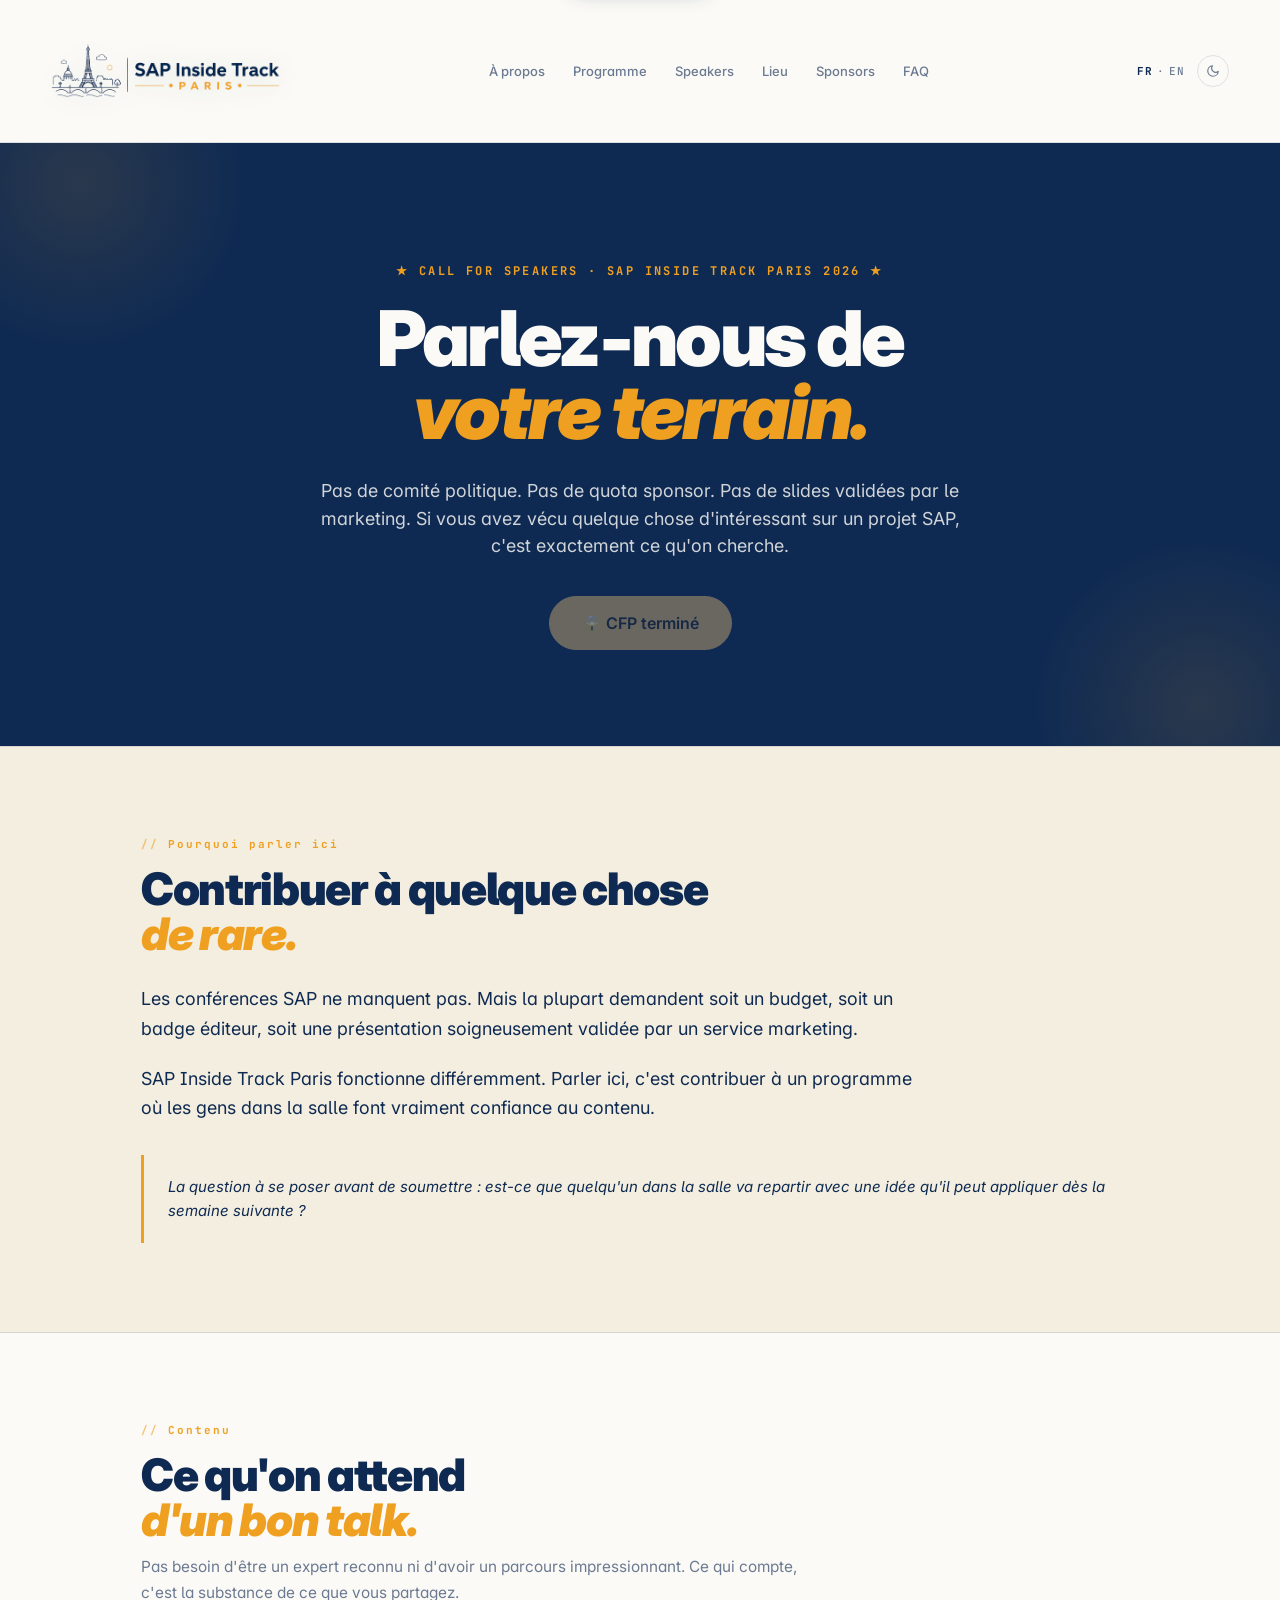
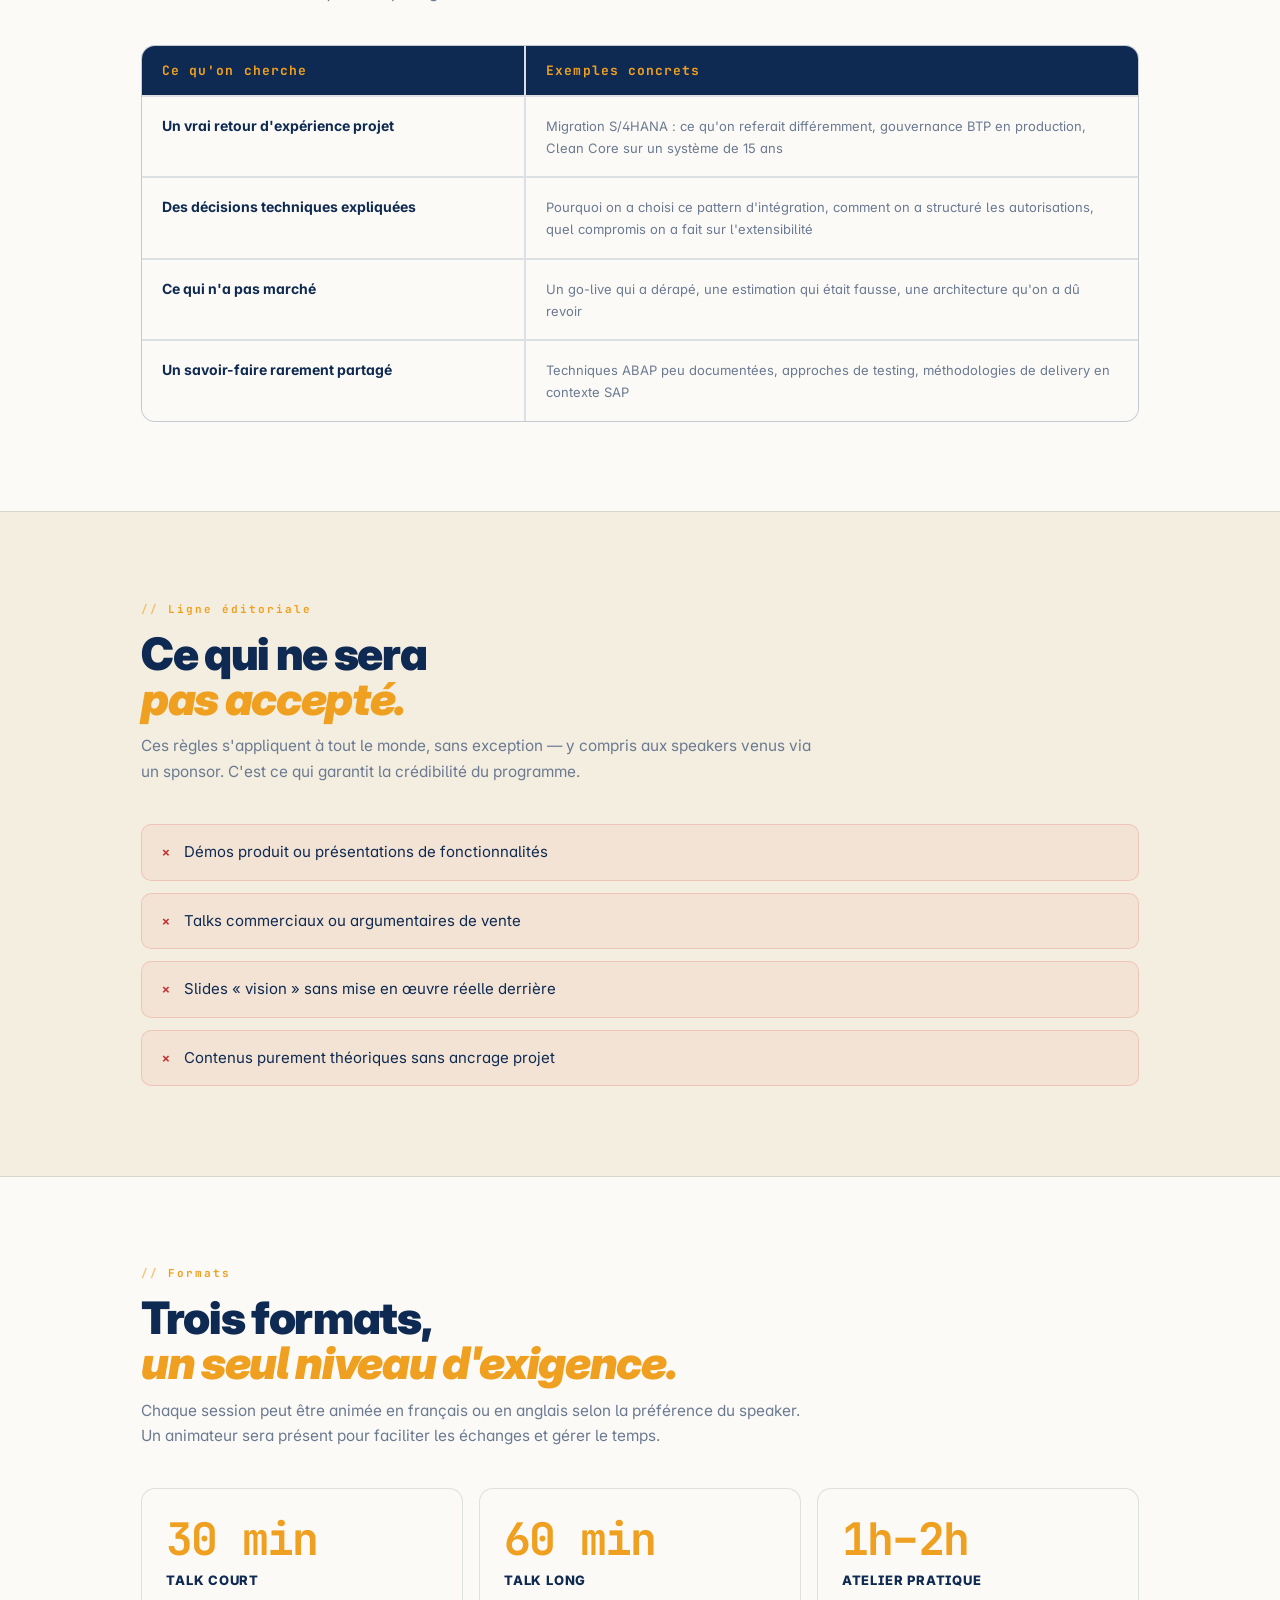
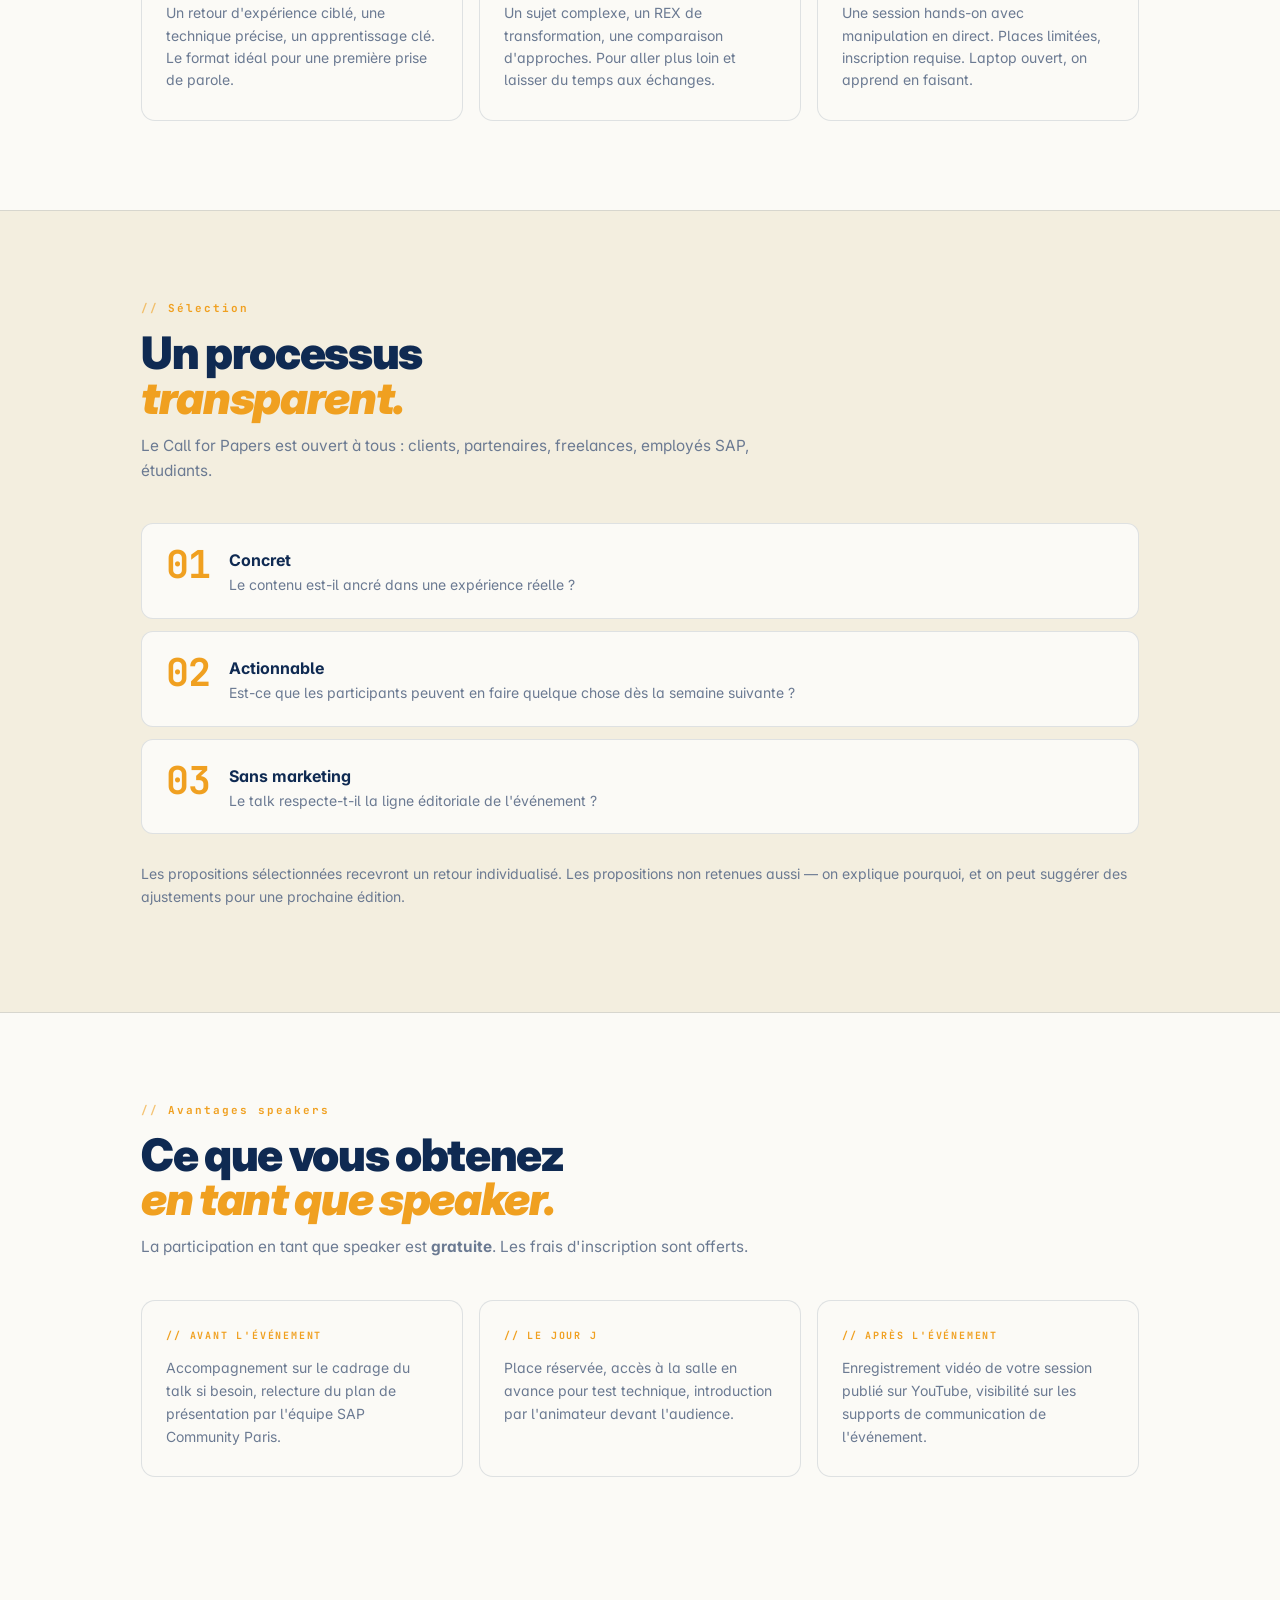
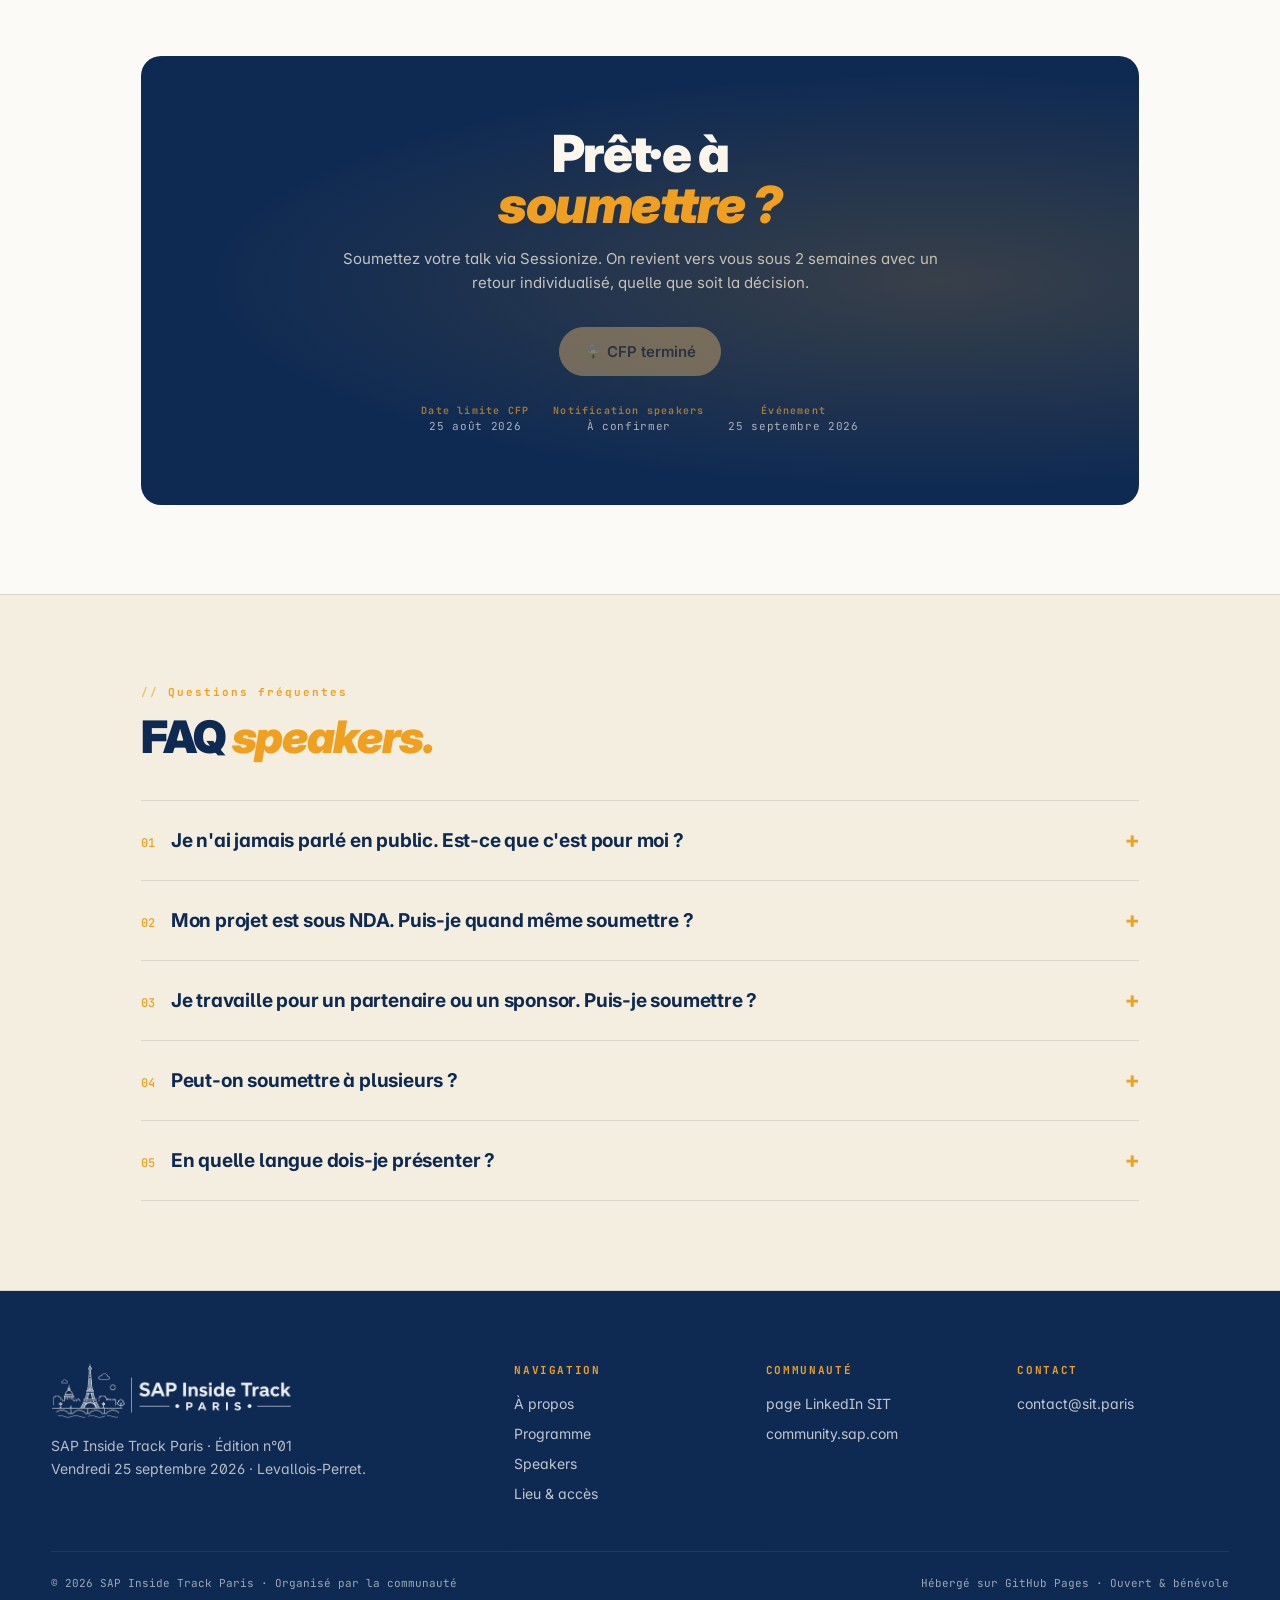
==== speaker/index.html @ be04010c "Footer: drop the #SITParis link, rename LinkedIn to "page LinkedIn SIT" Co-Authored-By: Claude Sonne" ====
<!DOCTYPE html>
<html lang="fr">
<head>

<!-- Google tag (gtag.js) -->
<script async src="https://www.googletagmanager.com/gtag/js?id=G-CFPP977MWH"></script>
<script>
  window.dataLayer = window.dataLayer || [];
  function gtag(){dataLayer.push(arguments);}
  gtag('js', new Date());
  gtag('config', 'G-CFPP977MWH');
</script>

<meta charset="utf-8">
<meta name="robots" content="noindex, nofollow">
<title>Call for Speakers · SAP Inside Track Paris 2026</title>
<meta name="viewport" content="width=device-width, initial-scale=1">
<meta name="description" content="Call for Speakers — SAP Inside Track Paris 2026. Partagez votre retour d'expérience terrain. Pas de pitch produit, pas de slides marketing : du concret.">
<meta property="og:title" content="Call for Speakers · SAP Inside Track Paris 2026">
<meta property="og:description" content="Partagez votre retour d'expérience terrain. Soumettez un talk pour la première édition française.">
<meta property="og:type" content="website">
<meta property="og:url" content="https://sit.paris/speaker/">
<meta property="og:image" content="https://sit.paris/assets/og-card.png">
<meta property="og:image:width" content="1200">
<meta property="og:image:height" content="630">
<meta name="twitter:card" content="summary_large_image">
<meta name="twitter:image" content="https://sit.paris/assets/og-card.png">
<link rel="icon" type="image/png" sizes="32x32" href="../assets/favicon-32.png">
<link rel="icon" type="image/png" sizes="512x512" href="../assets/favicon.png">
<link rel="apple-touch-icon" href="../assets/favicon.png">
<link rel="preconnect" href="https://fonts.googleapis.com">
<link rel="preconnect" href="https://fonts.gstatic.com" crossorigin>
<link href="https://fonts.googleapis.com/css2?family=Inter:wght@400;500;600;700;800;900&family=JetBrains+Mono:wght@400;500;700&display=swap" rel="stylesheet">
<link rel="stylesheet" href="../style.css?v=20260912b">
<style>
  /* ── page hero ── */
  .sp-hero {
    background: var(--ink);
    color: var(--paper);
    padding: clamp(72px, 10vw, 120px) var(--pad) clamp(56px, 8vw, 96px);
    text-align: center;
    position: relative;
    overflow: hidden;
  }
  .sp-hero::before, .sp-hero::after {
    content: "";
    position: absolute;
    width: 360px; height: 360px;
    border-radius: 50%;
    background: radial-gradient(circle, var(--gold) 0%, transparent 65%);
    opacity: 0.12;
    pointer-events: none;
  }
  .sp-hero::before { top: -140px; left: -100px; }
  .sp-hero::after  { bottom: -140px; right: -100px; }
  .sp-hero-inner { position: relative; max-width: 860px; margin: 0 auto; }
  .sp-hero-eyebrow {
    font-family: var(--mono);
    font-size: 12px; letter-spacing: 0.2em; font-weight: 700;
    color: var(--gold); margin-bottom: 24px;
  }
  .sp-hero h1 {
    font-size: clamp(38px, 6vw, 80px);
    font-weight: 900; line-height: 0.95;
    letter-spacing: -0.035em; margin: 0 0 28px;
  }
  .sp-hero h1 em { color: var(--gold); font-style: italic; }
  .sp-hero p {
    font-size: clamp(15px, 1.4vw, 18px);
    line-height: 1.55; opacity: 0.82;
    max-width: 640px; margin: 0 auto 36px;
  }
  .sp-hero .btn-primary {
    background: var(--gold); color: var(--ink); border-color: var(--gold);
    font-size: 16px; padding: 16px 32px;
  }
  .sp-hero .btn-primary:hover { background: #fff; border-color: #fff; color: var(--ink); }
  [data-theme="dark"] .sp-hero { background: #060f1e; color: #cdd9f0; }
  [data-theme="dark"] .sp-hero .btn-primary {
    background: var(--gold); color: #060f1e; border-color: var(--gold);
  }

  /* ── content sections ── */
  .sp-section {
    padding: clamp(56px, 7vw, 96px) var(--pad);
    max-width: 1100px; margin: 0 auto;
  }
  .sp-section + .sp-section { padding-top: 0; }
  .sp-section-alt {
    background: var(--paper-2);
    border-top: 1px solid var(--line);
    border-bottom: 1px solid var(--line);
  }
  .sp-h2 {
    font-size: clamp(28px, 3.5vw, 48px);
    font-weight: 900; letter-spacing: -0.03em;
    line-height: 1; margin: 0 0 8px;
  }
  .sp-h2 em { color: var(--gold); font-style: italic; }
  .sp-lead {
    font-size: clamp(14px, 1.2vw, 16px);
    color: var(--muted); line-height: 1.65;
    max-width: 68ch; margin: 0 0 40px;
  }
  .sp-eyebrow {
    font-family: var(--mono); font-size: 11px;
    color: var(--gold); letter-spacing: 0.18em;
    font-weight: 700; margin-bottom: 16px;
  }
  .sp-eyebrow::before { content: "// "; opacity: 0.6; }
  .sp-intro {
    font-size: clamp(16px, 1.4vw, 19px);
    line-height: 1.65; max-width: 72ch;
  }
  .sp-intro p { margin: 0 0 20px; }
  .sp-intro p:last-child { margin: 0; }
  .sp-callout {
    margin: 32px 0 0;
    padding: 20px 24px;
    background: var(--paper-2);
    border-left: 3px solid var(--gold);
    border-radius: 0 10px 10px 0;
    font-size: 15px; line-height: 1.6;
    font-style: italic;
  }
  [data-theme="dark"] .sp-callout { background: rgba(255,255,255,0.04); }

  /* ── criteria table ── */
  .criteria-grid {
    display: grid;
    grid-template-columns: 1fr 1.6fr;
    gap: 2px;
    background: var(--line);
    border: 1px solid var(--line);
    border-radius: 14px;
    overflow: hidden;
    margin-top: 36px;
  }
  @media (max-width: 680px) { .criteria-grid { grid-template-columns: 1fr; } }
  .criteria-hd {
    background: var(--ink);
    color: var(--gold);
    font-family: var(--mono);
    font-size: 13px; letter-spacing: 0.08em;
    font-weight: 700; padding: 16px 20px;
  }
  [data-theme="dark"] .criteria-hd { background: #060f1e; }
  .criteria-cell {
    background: var(--paper);
    padding: 18px 20px;
    font-size: 14px; line-height: 1.55;
  }
  [data-theme="dark"] .criteria-cell { background: var(--paper-2); }
  .criteria-cell strong { font-weight: 700; display: block; margin-bottom: 4px; }
  .criteria-cell span { color: var(--muted); font-size: 13px; }

  /* ── not accepted ── */
  .no-list {
    list-style: none; padding: 0; margin: 32px 0 0;
    display: grid; gap: 12px;
  }
  .no-list li {
    display: flex; gap: 14px; align-items: flex-start;
    padding: 16px 20px;
    background: rgba(229, 62, 62, 0.06);
    border: 1px solid rgba(229, 62, 62, 0.18);
    border-radius: 10px;
    font-size: 15px; line-height: 1.5;
  }
  .no-list li::before {
    content: "✕";
    color: #c53030;
    font-weight: 700; font-size: 13px;
    flex-shrink: 0; margin-top: 2px;
    font-family: var(--mono);
  }

  /* ── formats ── */
  .formats-grid {
    display: grid;
    grid-template-columns: repeat(3, 1fr);
    gap: 16px; margin-top: 36px;
  }
  @media (max-width: 720px) { .formats-grid { grid-template-columns: 1fr; } }
  .format-card {
    border: 1px solid var(--line);
    border-radius: 14px;
    padding: 28px 24px;
    background: var(--paper);
    transition: transform .2s, box-shadow .2s;
  }
  .format-card:hover {
    transform: translateY(-3px);
    box-shadow: 0 12px 32px -12px rgba(15,42,82,0.15);
  }
  .f-duration {
    font-family: var(--mono);
    font-size: clamp(32px, 3.5vw, 48px);
    font-weight: 700; color: var(--gold);
    letter-spacing: -0.04em; line-height: 1;
  }
  .f-name {
    font-size: 13px; font-weight: 800;
    text-transform: uppercase; letter-spacing: 0.06em;
    margin: 10px 0 14px; color: var(--ink);
  }
  .f-desc { font-size: 14px; color: var(--muted); line-height: 1.6; margin: 0; }

  /* ── process steps ── */
  .process-steps { display: grid; gap: 12px; margin-top: 36px; }
  .process-step {
    display: flex; gap: 20px; align-items: flex-start;
    padding: 22px 24px;
    border: 1px solid var(--line);
    border-radius: 12px;
    background: var(--paper);
  }
  .step-num {
    font-family: var(--mono);
    font-size: clamp(28px, 3vw, 42px);
    font-weight: 700; color: var(--gold);
    line-height: 1; letter-spacing: -0.04em; flex-shrink: 0;
  }
  .step-body { padding-top: 4px; }
  .step-body strong { font-size: 16px; font-weight: 700; display: block; margin-bottom: 4px; }
  .step-body span { font-size: 14px; color: var(--muted); line-height: 1.55; }

  /* ── benefits ── */
  .benefits-grid {
    display: grid;
    grid-template-columns: repeat(3, 1fr);
    gap: 16px; margin-top: 36px;
  }
  @media (max-width: 720px) { .benefits-grid { grid-template-columns: 1fr; } }
  .benefit-card {
    background: var(--paper);
    border: 1px solid var(--line);
    border-radius: 14px; padding: 28px 24px;
  }
  .benefit-phase {
    font-family: var(--mono); font-size: 10px;
    color: var(--gold); letter-spacing: 0.18em;
    font-weight: 700; margin-bottom: 14px; display: block;
  }
  .benefit-card p { font-size: 14px; color: var(--muted); line-height: 1.65; margin: 0; }

  /* ── CTA block ── */
  .sp-cta-block {
    background: var(--ink);
    color: var(--paper);
    border-radius: 20px;
    padding: clamp(40px, 6vw, 72px) clamp(32px, 5vw, 64px);
    text-align: center;
    position: relative; overflow: hidden;
    margin-top: clamp(56px, 7vw, 96px);
    margin-bottom: clamp(56px, 7vw, 96px);
  }
  .sp-cta-block::after {
    content: "";
    position: absolute; inset: 0;
    background: radial-gradient(ellipse at 80% 50%, rgba(240,160,32,0.18) 0%, transparent 65%);
    pointer-events: none;
  }
  .sp-cta-inner { position: relative; max-width: 640px; margin: 0 auto; }
  .sp-cta-block h2 {
    font-size: clamp(28px, 4vw, 52px);
    font-weight: 900; letter-spacing: -0.03em;
    line-height: 1; margin: 0 0 16px;
  }
  .sp-cta-block h2 em { color: var(--gold); font-style: italic; }
  .sp-cta-block p { font-size: 15px; opacity: 0.75; line-height: 1.6; margin: 0 0 32px; }
  .sp-cta-block .btn-primary {
    background: var(--gold); color: var(--ink); border-color: var(--gold);
  }
  .sp-cta-block .btn-primary:hover { background: #fff; border-color: #fff; }
  .sp-dates {
    display: flex; gap: 24px; flex-wrap: wrap;
    justify-content: center; margin-top: 28px;
  }
  .sp-date {
    font-family: var(--mono); font-size: 11px;
    letter-spacing: 0.06em; opacity: 0.65;
  }
  .sp-date strong { display: block; color: var(--gold); opacity: 1; margin-bottom: 2px; font-size: 10px; letter-spacing: 0.12em; }
  [data-theme="dark"] .sp-cta-block { background: #060f1e; color: #cdd9f0; }
</style>
</head>
<body>

<a class="skip-link" href="#sp-main" data-i18n="skip-link">Aller au contenu</a>

<!-- ───── NAV ───── -->
<nav class="nav">
  <div class="nav-inner">
    <a href="../" class="nav-logo" aria-label="SAP Inside Track Paris">
      <img src="../assets/sit-paris-logo.png" alt="SAP Inside Track Paris">
    </a>
    <div class="nav-links">
      <a href="../#about"    data-i18n="nav-about">À propos</a>
      <a href="../#tracks"   data-i18n="nav-tracks">Programme</a>
      <a href="../#speakers" data-i18n="nav-speakers">Speakers</a>
      <a href="../#venue"    data-i18n="nav-venue">Lieu</a>
      <a href="../#sponsors" data-i18n="nav-sponsors">Sponsors</a>
      <a href="../#faq"      data-i18n="nav-faq">FAQ</a>
    </div>
    <div class="nav-cta">
      <div class="lang">
        <button class="lang-btn active" data-lang="fr">FR</button>
        <span>·</span>
        <button class="lang-btn" data-lang="en">EN</button>
      </div>
      <button class="theme-toggle" id="themeToggle" aria-label="Mode sombre">
        <svg class="icon-moon" viewBox="0 0 24 24" fill="none" stroke="currentColor" stroke-width="2" stroke-linecap="round" stroke-linejoin="round"><path d="M21 12.79A9 9 0 1 1 11.21 3 7 7 0 0 0 21 12.79z"/></svg>
        <svg class="icon-sun"  viewBox="0 0 24 24" fill="none" stroke="currentColor" stroke-width="2" stroke-linecap="round" stroke-linejoin="round"><circle cx="12" cy="12" r="5"/><line x1="12" y1="1" x2="12" y2="3"/><line x1="12" y1="21" x2="12" y2="23"/><line x1="4.22" y1="4.22" x2="5.64" y2="5.64"/><line x1="18.36" y1="18.36" x2="19.78" y2="19.78"/><line x1="1" y1="12" x2="3" y2="12"/><line x1="21" y1="12" x2="23" y2="12"/><line x1="4.22" y1="19.78" x2="5.64" y2="18.36"/><line x1="18.36" y1="5.64" x2="19.78" y2="4.22"/></svg>
      </button>
<button class="nav-burger" aria-label="Menu" aria-expanded="false">
        <span></span><span></span><span></span>
      </button>
    </div>
  </div>
</nav>

<!-- ───── HERO ───── -->
<section class="sp-hero" id="sp-main">
  <div class="sp-hero-inner">
    <div class="sp-hero-eyebrow" data-i18n="hero-eyebrow">★ CALL FOR SPEAKERS · SAP INSIDE TRACK PARIS 2026 ★</div>
    <h1 data-i18n-html="hero-h1">Parlez-nous de<br><em>votre terrain.</em></h1>
    <p data-i18n="hero-p">Pas de comité politique. Pas de quota sponsor. Pas de slides validées par le marketing. Si vous avez vécu quelque chose d'intéressant sur un projet SAP, c'est exactement ce qu'on cherche.</p>
    <a class="btn btn-primary btn-lg is-closed" aria-disabled="true" tabindex="-1" data-i18n="hero-cta">🔒 CFP terminé</a>
  </div>
</section>

<!-- ───── POURQUOI PARLER ───── -->
<div class="sp-section-alt">
<section class="sp-section">
  <div class="sp-eyebrow" data-i18n="why-eyebrow">Pourquoi parler ici</div>
  <h2 class="sp-h2" data-i18n-html="why-h2">Contribuer à quelque chose<br><em>de rare.</em></h2>
  <div class="sp-intro" style="margin-top:28px;">
    <p data-i18n="why-p1">Les conférences SAP ne manquent pas. Mais la plupart demandent soit un budget, soit un badge éditeur, soit une présentation soigneusement validée par un service marketing.</p>
    <p data-i18n="why-p2">SAP Inside Track Paris fonctionne différemment. Parler ici, c'est contribuer à un programme où les gens dans la salle font vraiment confiance au contenu.</p>
  </div>
  <div class="sp-callout" data-i18n="why-callout">La question à se poser avant de soumettre : est-ce que quelqu'un dans la salle va repartir avec une idée qu'il peut appliquer dès la semaine suivante ?</div>
</section>
</div>

<!-- ───── CE QU'ON CHERCHE ───── -->
<section class="sp-section">
  <div class="sp-eyebrow" data-i18n="what-eyebrow">Contenu</div>
  <h2 class="sp-h2" data-i18n-html="what-h2">Ce qu'on attend<br><em>d'un bon talk.</em></h2>
  <p class="sp-lead" style="margin-top:12px;" data-i18n="what-lead">Pas besoin d'être un expert reconnu ni d'avoir un parcours impressionnant. Ce qui compte, c'est la substance de ce que vous partagez.</p>

  <div class="criteria-grid">
    <div class="criteria-hd" data-i18n="what-hd1">Ce qu'on cherche</div>
    <div class="criteria-hd" data-i18n="what-hd2">Exemples concrets</div>

    <div class="criteria-cell"><strong data-i18n="what-r1a">Un vrai retour d'expérience projet</strong></div>
    <div class="criteria-cell"><span data-i18n="what-r1b">Migration S/4HANA : ce qu'on referait différemment, gouvernance BTP en production, Clean Core sur un système de 15 ans</span></div>

    <div class="criteria-cell"><strong data-i18n="what-r2a">Des décisions techniques expliquées</strong></div>
    <div class="criteria-cell"><span data-i18n="what-r2b">Pourquoi on a choisi ce pattern d'intégration, comment on a structuré les autorisations, quel compromis on a fait sur l'extensibilité</span></div>

    <div class="criteria-cell"><strong data-i18n="what-r3a">Ce qui n'a pas marché</strong></div>
    <div class="criteria-cell"><span data-i18n="what-r3b">Un go-live qui a dérapé, une estimation qui était fausse, une architecture qu'on a dû revoir</span></div>

    <div class="criteria-cell"><strong data-i18n="what-r4a">Un savoir-faire rarement partagé</strong></div>
    <div class="criteria-cell"><span data-i18n="what-r4b">Techniques ABAP peu documentées, approches de testing, méthodologies de delivery en contexte SAP</span></div>
  </div>
</section>

<!-- ───── CE QUI N'EST PAS ACCEPTÉ ───── -->
<div class="sp-section-alt">
<section class="sp-section">
  <div class="sp-eyebrow" data-i18n="no-eyebrow">Ligne éditoriale</div>
  <h2 class="sp-h2" data-i18n-html="no-h2">Ce qui ne sera<br><em>pas accepté.</em></h2>
  <p class="sp-lead" style="margin-top:12px;" data-i18n="no-lead">Ces règles s'appliquent à tout le monde, sans exception — y compris aux speakers venus via un sponsor. C'est ce qui garantit la crédibilité du programme.</p>
  <ul class="no-list">
    <li data-i18n="no-1">Démos produit ou présentations de fonctionnalités</li>
    <li data-i18n="no-2">Talks commerciaux ou argumentaires de vente</li>
    <li data-i18n="no-3">Slides « vision » sans mise en œuvre réelle derrière</li>
    <li data-i18n="no-4">Contenus purement théoriques sans ancrage projet</li>
  </ul>
</section>
</div>

<!-- ───── FORMATS ───── -->
<section class="sp-section">
  <div class="sp-eyebrow" data-i18n="fmt-eyebrow">Formats</div>
  <h2 class="sp-h2" data-i18n-html="fmt-h2">Trois formats,<br><em>un seul niveau d'exigence.</em></h2>
  <p class="sp-lead" style="margin-top:12px;" data-i18n="fmt-lead">Chaque session peut être animée en français ou en anglais selon la préférence du speaker. Un animateur sera présent pour faciliter les échanges et gérer le temps.</p>

  <div class="formats-grid">
    <div class="format-card">
      <div class="f-duration">30 min</div>
      <div class="f-name" data-i18n="fmt1-name">Talk court</div>
      <p class="f-desc" data-i18n="fmt1-desc">Un retour d'expérience ciblé, une technique précise, un apprentissage clé. Le format idéal pour une première prise de parole.</p>
    </div>
    <div class="format-card">
      <div class="f-duration">60 min</div>
      <div class="f-name" data-i18n="fmt2-name">Talk long</div>
      <p class="f-desc" data-i18n="fmt2-desc">Un sujet complexe, un REX de transformation, une comparaison d'approches. Pour aller plus loin et laisser du temps aux échanges.</p>
    </div>
    <div class="format-card">
      <div class="f-duration">1h–2h</div>
      <div class="f-name" data-i18n="fmt3-name">Atelier pratique</div>
      <p class="f-desc" data-i18n="fmt3-desc">Une session hands-on avec manipulation en direct. Places limitées, inscription requise. Laptop ouvert, on apprend en faisant.</p>
    </div>
  </div>
</section>

<!-- ───── PROCESSUS DE SÉLECTION ───── -->
<div class="sp-section-alt">
<section class="sp-section">
  <div class="sp-eyebrow" data-i18n="sel-eyebrow">Sélection</div>
  <h2 class="sp-h2" data-i18n-html="sel-h2">Un processus<br><em>transparent.</em></h2>
  <p class="sp-lead" style="margin-top:12px;" data-i18n="sel-lead">Le Call for Papers est ouvert à tous : clients, partenaires, freelances, employés SAP, étudiants.</p>

  <div class="process-steps">
    <div class="process-step">
      <div class="step-num">01</div>
      <div class="step-body">
        <strong data-i18n="sel-1-title">Concret</strong>
        <span data-i18n="sel-1-desc">Le contenu est-il ancré dans une expérience réelle ?</span>
      </div>
    </div>
    <div class="process-step">
      <div class="step-num">02</div>
      <div class="step-body">
        <strong data-i18n="sel-2-title">Actionnable</strong>
        <span data-i18n="sel-2-desc">Est-ce que les participants peuvent en faire quelque chose dès la semaine suivante ?</span>
      </div>
    </div>
    <div class="process-step">
      <div class="step-num">03</div>
      <div class="step-body">
        <strong data-i18n="sel-3-title">Sans marketing</strong>
        <span data-i18n="sel-3-desc">Le talk respecte-t-il la ligne éditoriale de l'événement ?</span>
      </div>
    </div>
  </div>
  <p style="margin-top:28px; font-size:14px; color:var(--muted); line-height:1.65;" data-i18n="sel-note">Les propositions sélectionnées recevront un retour individualisé. Les propositions non retenues aussi — on explique pourquoi, et on peut suggérer des ajustements pour une prochaine édition.</p>
</section>
</div>

<!-- ───── CE QUE VOUS OBTENEZ ───── -->
<section class="sp-section">
  <div class="sp-eyebrow" data-i18n="ben-eyebrow">Avantages speakers</div>
  <h2 class="sp-h2" data-i18n-html="ben-h2">Ce que vous obtenez<br><em>en tant que speaker.</em></h2>
  <p class="sp-lead" style="margin-top:12px;" data-i18n-html="ben-lead">La participation en tant que speaker est <strong>gratuite</strong>. Les frais d'inscription sont offerts.</p>

  <div class="benefits-grid">
    <div class="benefit-card">
      <span class="benefit-phase" data-i18n="ben-before-phase">// AVANT L'ÉVÉNEMENT</span>
      <p data-i18n="ben-before-p">Accompagnement sur le cadrage du talk si besoin, relecture du plan de présentation par l'équipe SAP Community Paris.</p>
    </div>
    <div class="benefit-card">
      <span class="benefit-phase" data-i18n="ben-during-phase">// LE JOUR J</span>
      <p data-i18n="ben-during-p">Place réservée, accès à la salle en avance pour test technique, introduction par l'animateur devant l'audience.</p>
    </div>
    <div class="benefit-card">
      <span class="benefit-phase" data-i18n="ben-after-phase">// APRÈS L'ÉVÉNEMENT</span>
      <p data-i18n="ben-after-p">Enregistrement vidéo de votre session publié sur YouTube, visibilité sur les supports de communication de l'événement.</p>
    </div>
  </div>
</section>

<!-- ───── CTA SOUMETTRE ───── -->
<div style="padding: 0 var(--pad); max-width: 1100px; margin: 0 auto;">
  <div class="sp-cta-block">
    <div class="sp-cta-inner">
      <h2 data-i18n-html="cta-h2">Prêt·e à<br><em>soumettre ?</em></h2>
      <p data-i18n="cta-p">Soumettez votre talk via Sessionize. On revient vers vous sous 2 semaines avec un retour individualisé, quelle que soit la décision.</p>
      <a class="btn btn-primary btn-lg is-closed" aria-disabled="true" tabindex="-1" data-i18n="cta-btn">🔒 CFP terminé</a>
      <div class="sp-dates">
        <div class="sp-date">
          <strong data-i18n="cta-d1-label">Date limite CFP</strong>
          <span data-i18n="cta-d1-val">25 août 2026</span>
        </div>
        <div class="sp-date">
          <strong data-i18n="cta-d2-label">Notification speakers</strong>
          <span data-i18n="cta-d2-val">À confirmer</span>
        </div>
        <div class="sp-date">
          <strong data-i18n="cta-d3-label">Événement</strong>
          <span data-i18n="cta-d3-val">25 septembre 2026</span>
        </div>
      </div>
    </div>
  </div>
</div>

<!-- ───── FAQ ───── -->
<div class="sp-section-alt">
<section class="sp-section">
  <div class="sp-eyebrow" data-i18n="faq-eyebrow">Questions fréquentes</div>
  <h2 class="sp-h2" data-i18n-html="faq-h2">FAQ <em>speakers.</em></h2>

  <div class="faq-list" style="margin-top:40px;">
    <details class="faq-item">
      <summary>
        <span><span class="num">01</span><span data-i18n="faq-q1">Je n'ai jamais parlé en public. Est-ce que c'est pour moi ?</span></span>
        <span class="plus">+</span>
      </summary>
      <div class="ans" data-i18n="faq-a1">SAP Inside Track est exactement le bon endroit pour une première. L'audience est bienveillante, composée de praticiens qui viennent apprendre — pas juger. On peut aussi vous accompagner sur la préparation si besoin.</div>
    </details>

    <details class="faq-item">
      <summary>
        <span><span class="num">02</span><span data-i18n="faq-q2">Mon projet est sous NDA. Puis-je quand même soumettre ?</span></span>
        <span class="plus">+</span>
      </summary>
      <div class="ans" data-i18n="faq-a2">Oui, à condition de pouvoir parler du sujet de manière suffisamment concrète sans nommer le client ou exposer des informations confidentielles. Beaucoup de bons talks fonctionnent ainsi : on partage la logique, les contraintes et les décisions sans identifier qui est derrière.</div>
    </details>

    <details class="faq-item">
      <summary>
        <span><span class="num">03</span><span data-i18n="faq-q3">Je travaille pour un partenaire ou un sponsor. Puis-je soumettre ?</span></span>
        <span class="plus">+</span>
      </summary>
      <div class="ans" data-i18n="faq-a3">Oui. Le processus de sélection est identique pour tout le monde. Un talk soumis par un sponsor passe par le même CFP et peut être refusé si le contenu ne respecte pas la ligne éditoriale. Ce que vous ne pouvez pas faire : parler de votre produit ou de votre offre commerciale.</div>
    </details>

    <details class="faq-item">
      <summary>
        <span><span class="num">04</span><span data-i18n="faq-q4">Peut-on soumettre à plusieurs ?</span></span>
        <span class="plus">+</span>
      </summary>
      <div class="ans" data-i18n="faq-a4">Oui, les co-présentations sont les bienvenues. Elles fonctionnent bien quand deux profils complémentaires (client + partenaire, fonctionnel + technique) partagent un même retour d'expérience.</div>
    </details>

    <details class="faq-item">
      <summary>
        <span><span class="num">05</span><span data-i18n="faq-q5">En quelle langue dois-je présenter ?</span></span>
        <span class="plus">+</span>
      </summary>
      <div class="ans" data-i18n="faq-a5">Français ou anglais, selon votre préférence. Si vous êtes à l'aise dans les deux, le français sera souvent préféré pour faciliter les échanges avec le public — mais rien n'est imposé.</div>
    </details>
  </div>
</section>
</div>

<!-- ───── FOOTER ───── -->
<footer class="footer">
  <div class="footer-inner">
    <div class="footer-brand">
      <img src="../assets/sit-paris-logo.png" alt="SIT Paris">
      <p data-i18n-html="footer-desc">SAP Inside Track Paris · Édition n°01<br>Vendredi 25 septembre 2026 · Levallois-Perret.</p>
    </div>
    <div>
      <h4 data-i18n="footer-nav-label">NAVIGATION</h4>
      <ul>
        <li><a href="../#about"    data-i18n="footer-nav-about">À propos</a></li>
        <li><a href="../#tracks"   data-i18n="footer-nav-tracks">Programme</a></li>
        <li><a href="../#speakers" data-i18n="footer-nav-speakers">Speakers</a></li>
        <li><a href="../#venue"    data-i18n="footer-nav-venue">Lieu &amp; accès</a></li>
      </ul>
    </div>
    <div>
      <h4 data-i18n="footer-community">COMMUNAUTÉ</h4>
      <ul>
        <li><a href="https://www.linkedin.com/company/sap-inside-track-paris">page LinkedIn SIT</a></li>
        <li><a href="https://community.sap.com/t5/paris/gh-p/paris">community.sap.com</a></li>
      </ul>
    </div>
    <div>
      <h4 data-i18n="footer-contact">CONTACT</h4>
      <ul>
        <li><a href="mailto:contact@sit.paris">contact@sit.paris</a></li>
      </ul>
    </div>
  </div>
  <div class="footer-bottom">
    <span data-i18n="footer-copyright">© 2026 SAP Inside Track Paris · Organisé par la communauté</span>
    <span data-i18n="footer-hosting">Hébergé sur GitHub Pages · Ouvert &amp; bénévole</span>
  </div>
</footer>

<script src="i18n.js?v=20260901"></script>
<script>
// ── Language switching ──
// The HTML is the FR source of truth. i18n.js only holds EN overrides.
// A fresh visit always starts in FR — but a link clicked from the EN
// version of the homepage (or of this page) carries ?lang=en so this
// page opens in the same language.
const urlLang = new URLSearchParams(location.search).get('lang');
let currentLang = (urlLang === 'en') ? 'en' : 'fr';

const i18nFallback = { text: {}, html: {} };
document.querySelectorAll('[data-i18n]').forEach(el => {
  const k = el.dataset.i18n;
  if (!(k in i18nFallback.text)) i18nFallback.text[k] = el.textContent;
});
document.querySelectorAll('[data-i18n-html]').forEach(el => {
  const k = el.dataset.i18nHtml;
  if (!(k in i18nFallback.html)) i18nFallback.html[k] = el.innerHTML;
});

const themeLabels = {
  fr: { toDark: 'Activer le mode sombre', toLight: 'Activer le mode clair' },
  en: { toDark: 'Switch to dark mode',    toLight: 'Switch to light mode' },
};
function updateThemeLabel() {
  const btn = document.getElementById('themeToggle');
  if (!btn) return;
  const isDark = document.documentElement.getAttribute('data-theme') === 'dark';
  const l = themeLabels[currentLang] || themeLabels.fr;
  btn.setAttribute('aria-label', isDark ? l.toLight : l.toDark);
  btn.setAttribute('aria-pressed', String(isDark));
}

function setLang(lang) {
  currentLang = lang;
  const dict = (lang === 'fr') ? null
             : (typeof i18nSpeaker !== 'undefined' ? i18nSpeaker[lang] : null);

  document.querySelectorAll('[data-i18n]').forEach(el => {
    const k = el.dataset.i18n;
    const val = dict ? dict[k] : i18nFallback.text[k];
    if (val !== undefined) el.textContent = val;
  });
  document.querySelectorAll('[data-i18n-html]').forEach(el => {
    const k = el.dataset.i18nHtml;
    const val = dict ? dict[k] : i18nFallback.html[k];
    if (val !== undefined) el.innerHTML = val;
  });
  document.querySelectorAll('.lang-btn').forEach(btn => {
    btn.classList.toggle('active', btn.dataset.lang === lang);
  });
  document.documentElement.lang = lang;
  updateThemeLabel();
  syncCrossPageLinks(lang);
}

// Carries the current language back to the homepage so switching to EN
// here and clicking a nav link doesn't drop you back into French.
function syncCrossPageLinks(lang) {
  const suffix = (lang === 'fr') ? '' : ('lang=' + lang);
  document.querySelectorAll('a[href^="../"]').forEach(a => {
    const href = a.getAttribute('href');
    const hashIdx = href.indexOf('#');
    const base = (hashIdx === -1 ? href : href.slice(0, hashIdx)).split('?')[0];
    const hash = hashIdx === -1 ? '' : href.slice(hashIdx);
    a.setAttribute('href', base + (suffix ? '?' + suffix : '') + hash);
  });
}

document.querySelectorAll('.lang-btn').forEach(btn => {
  btn.addEventListener('click', () => setLang(btn.dataset.lang));
});

setLang(currentLang);

// ── Theme toggle ──
(function () {
  const btn  = document.getElementById('themeToggle');
  const root = document.documentElement;
  /* Always start in light mode */
  root.removeAttribute('data-theme');
  if (!btn) return;
  btn.addEventListener('click', () => {
    const isDark = root.getAttribute('data-theme') === 'dark';
    if (isDark) { root.removeAttribute('data-theme'); }
    else { root.setAttribute('data-theme', 'dark'); }
    updateThemeLabel();
  });
})();

// ── Hamburger ──
(function () {
  const burger = document.querySelector('.nav-burger');
  const links  = document.querySelector('.nav-links');
  if (!burger || !links) return;
  burger.addEventListener('click', () => {
    const open = links.classList.toggle('open');
    burger.classList.toggle('open', open);
    burger.setAttribute('aria-expanded', open);
  });
  links.querySelectorAll('a').forEach(a => a.addEventListener('click', () => {
    links.classList.remove('open');
    burger.classList.remove('open');
    burger.setAttribute('aria-expanded', 'false');
  }));
})();
</script>

</body>
</html>
---- style.css ----
:root {
  --ink: #0f2a52;
  --ink-2: #1a4b8c;
  --paper: #fbfaf6;
  --paper-2: #f3eedf;
  --stripe: #e8e0c8;
  --gold: #f0a020;
  --gold-soft: #fde8b8;
  --muted: #6b7a92;
  --line: rgba(15, 42, 82, 0.12);
  --max: 1280px;
  --pad: clamp(20px, 4vw, 56px);
  --sans: 'Inter', system-ui, -apple-system, sans-serif;
  --mono: 'JetBrains Mono', ui-monospace, 'Courier New', monospace;
}

* { box-sizing: border-box; }
html { scroll-behavior: smooth; }
body {
  margin: 0;
  font-family: var(--sans);
  color: var(--ink);
  background: var(--paper);
  font-feature-settings: "ss01", "ss02", "cv11";
  -webkit-font-smoothing: antialiased;
  text-rendering: optimizeLegibility;
}

a { color: inherit; text-decoration: none; }
img { display: block; max-width: 100%; }

/* ───── skip to content (a11y) ───── */
.skip-link {
  position: absolute;
  left: 50%; top: 8px;
  transform: translate(-50%, -160%);
  z-index: 200;
  background: var(--ink); color: var(--paper);
  padding: 10px 20px; border-radius: 999px;
  font-size: 13px; font-weight: 600;
  box-shadow: 0 6px 20px rgba(15, 42, 82, 0.3);
  transition: transform .2s ease;
}
.skip-link:focus {
  transform: translate(-50%, 0);
  outline: 2px solid var(--gold); outline-offset: 2px;
}

/* ───── nav ───── */
.nav {
  position: sticky; top: 0; z-index: 50;
  background: rgba(251, 250, 246, 0.92);
  backdrop-filter: saturate(140%) blur(8px);
  -webkit-backdrop-filter: saturate(140%) blur(8px);
  border-bottom: 1px solid var(--line);
}
.nav-inner {
  max-width: var(--max);
  margin: 0 auto;
  padding: 12px var(--pad);
  display: flex;
  align-items: center;
  justify-content: space-between;
  gap: 24px;
}
.nav-logo {
  display: flex; align-items: center; gap: 12px;
  font-family: var(--mono); font-size: 12px; font-weight: 700;
  letter-spacing: 0.04em;
}
.nav-logo img {
  height: 118px; width: auto;
  max-width: 230px;
  object-fit: contain;
  background: transparent;
  padding: 0;
  border-radius: 0;
  filter: drop-shadow(0 4px 12px rgba(15,42,82,0.15));
  transition: transform .2s;
}
.nav-logo:hover img { transform: scale(1.04); }
.nav-links {
  display: flex; gap: 28px;
  font-size: 13px; font-weight: 500;
  color: var(--muted);
}
.nav-links a:hover { color: var(--ink); }
.nav-cta { display: flex; align-items: center; gap: 12px; }
.lang {
  display: flex; align-items: center; gap: 4px;
  font-family: var(--mono); font-size: 11px;
  letter-spacing: 0.08em; color: var(--muted);
}
.lang-btn {
  background: none; border: none; padding: 0;
  font-family: var(--mono); font-size: 11px;
  letter-spacing: 0.08em; color: var(--muted);
  cursor: pointer; font-weight: 500;
  transition: color .15s;
}
.lang-btn:hover { color: var(--ink); }
.lang-btn.active { color: var(--ink); font-weight: 700; }

.nav-burger {
  display: none;
  flex-direction: column;
  justify-content: center;
  gap: 5px;
  width: 32px; height: 32px;
  background: none; border: none; padding: 4px;
  cursor: pointer; flex-shrink: 0;
}
.nav-burger span {
  display: block;
  width: 100%; height: 2px;
  background: var(--ink);
  border-radius: 2px;
  transition: transform .2s, opacity .2s;
}
.nav-burger.open span:nth-child(1) { transform: translateY(7px) rotate(45deg); }
.nav-burger.open span:nth-child(2) { opacity: 0; transform: scaleX(0); }
.nav-burger.open span:nth-child(3) { transform: translateY(-7px) rotate(-45deg); }

@media (max-width: 900px) {
  .nav-logo img { height: 48px; max-width: 120px; }
  .nav-burger { display: flex; }
  .nav-links {
    display: none;
    position: absolute;
    top: 100%; left: 0; right: 0;
    background: rgba(251, 250, 246, 0.98);
    backdrop-filter: saturate(140%) blur(8px);
    -webkit-backdrop-filter: saturate(140%) blur(8px);
    border-bottom: 1px solid var(--line);
    flex-direction: column;
    padding: 8px var(--pad) 16px;
    gap: 0;
    z-index: 49;
  }
  .nav-links.open { display: flex; }
  .nav-links a {
    padding: 13px 0;
    border-bottom: 1px solid var(--line);
    font-size: 15px;
    color: var(--ink);
  }
  .nav-links a:last-child { border-bottom: none; }
}

/* ───── buttons ───── */
.btn {
  display: inline-flex; align-items: center; gap: 8px;
  padding: 10px 18px;
  font-family: var(--sans); font-size: 13px; font-weight: 600;
  border: 1.5px solid var(--ink);
  background: var(--paper);
  color: var(--ink);
  border-radius: 999px;
  cursor: pointer;
  transition: transform .15s, background .15s, color .15s, box-shadow .15s;
}
.btn:hover { transform: translate(-2px, -2px); box-shadow: 4px 4px 0 var(--ink); }
.btn-primary {
  background: var(--ink); color: var(--paper);
}
.btn-primary:hover { background: var(--gold); color: var(--ink); border-color: var(--ink); }
.btn-gold {
  background: var(--gold); color: var(--ink); border-color: var(--ink);
}
.btn-lg { padding: 14px 24px; font-size: 15px; }
/* CFP closed state — reused on the CFP page's own submit buttons. */
.btn.is-closed {
  opacity: 0.5;
  cursor: not-allowed;
  pointer-events: none;
  filter: grayscale(60%);
}
.btn.is-closed:hover { transform: none; box-shadow: none; }
.btn-sm { padding: 7px 14px; font-size: 12px; }

/* ───── hero ───── */
.hero {
  position: relative;
  border-bottom: 1px solid var(--line);
  overflow: hidden;
}
.hero-strip {
  background: var(--ink);
  color: var(--gold);
  font-family: var(--mono);
  font-size: 11px;
  letter-spacing: 0.12em;
  font-weight: 500;
  padding: 8px var(--pad);
  display: flex; gap: 32px;
  white-space: nowrap;
  overflow: hidden;
}
.hero-strip-track {
  display: flex; gap: 32px;
  animation: marquee 40s linear infinite;
  flex-shrink: 0;
}
@keyframes marquee {
  from { transform: translateX(0); }
  to { transform: translateX(-50%); }
}
.hero-strip span::before { content: "★ "; color: var(--paper); margin-right: 6px; opacity: .6; }

.hero-main {
  max-width: var(--max);
  margin: 0 auto;
  padding: clamp(40px, 7vw, 80px) var(--pad) clamp(40px, 6vw, 64px);
  display: grid;
  grid-template-columns: minmax(0, 1.25fr) minmax(0, 1fr);
  gap: clamp(32px, 5vw, 64px);
  align-items: start;
}
@media (max-width: 900px) { .hero-main { grid-template-columns: 1fr; } }

.hero-meta {
  font-family: var(--mono);
  font-size: 12px;
  color: var(--muted);
  letter-spacing: 0.06em;
  margin-bottom: 16px;
  display: flex; align-items: center; gap: 12px;
}
.hero-meta .dot { width: 6px; height: 6px; background: var(--gold); border-radius: 50%; flex-shrink: 0; }

.hero-title {
  font-size: clamp(38px, 5.4vw, 80px);
  font-weight: 900;
  line-height: 0.92;
  letter-spacing: -0.035em;
  margin: 0;
  font-feature-settings: "ss01";
}
.hero-title em {
  font-style: italic;
  font-weight: 900;
  color: var(--gold);
}

.hero-tagline {
  margin: 20px 0 0;
  font-size: clamp(15px, 1.2vw, 17px);
  line-height: 1.45;
  color: var(--ink);
  max-width: 540px;
  font-weight: 400;
}
.hero-tagline strong { font-weight: 700; }

.hero-actions {
  display: flex; gap: 12px; flex-wrap: wrap;
  margin-top: 24px;
}

/* terminal card */
.terminal {
  background: var(--ink);
  color: var(--paper);
  border-radius: 14px;
  padding: 18px 20px 22px;
  font-family: var(--mono);
  font-size: 13px;
  line-height: 1.7;
  box-shadow: 0 30px 60px -20px rgba(15,42,82,0.35),
              0 8px 20px -8px rgba(15,42,82,0.25);
}
.terminal-bar {
  display: flex; gap: 6px; align-items: center;
  margin-bottom: 16px;
}
.terminal-bar .led { width: 11px; height: 11px; border-radius: 50%; flex-shrink: 0; }
.terminal-bar .led.r { background: #ff5f56; }
.terminal-bar .led.y { background: #ffbd2e; }
.terminal-bar .led.g { background: #27c93f; }
.terminal-bar .path {
  margin-left: auto;
  font-size: 10px;
  opacity: 0.55;
}
.terminal .prompt { color: var(--gold); }
.terminal .dim { color: rgba(232,237,245,0.5); }
.terminal .arr { color: var(--gold); }
.terminal .badge {
  background: var(--gold); color: var(--ink);
  padding: 1px 8px; border-radius: 3px;
  font-size: 10px; font-weight: 700;
  letter-spacing: 0.05em;
  display: inline-block;
}

/* countdown */
.countdown {
  display: flex; gap: 8px;
  margin: 14px 0;
}
.cd-cell {
  flex: 1;
  background: rgba(255,255,255,0.05);
  border: 1px solid rgba(232,237,245,0.15);
  border-radius: 8px;
  padding: 10px 8px;
  text-align: center;
}
.cd-cell .n { font-size: 28px; font-weight: 700; line-height: 1; font-variant-numeric: tabular-nums; }
.cd-cell .l { font-size: 9px; opacity: 0.6; margin-top: 4px; letter-spacing: 0.15em; }

/* ───── stats banner ───── */
.stats {
  background: var(--ink);
  color: var(--paper);
  border-bottom: 1px solid var(--ink);
}
.stats-inner {
  max-width: var(--max);
  margin: 0 auto;
  padding: clamp(28px, 4vw, 44px) var(--pad);
  display: grid;
  grid-template-columns: repeat(4, 1fr);
  gap: 24px;
}
@media (max-width: 720px) { .stats-inner { grid-template-columns: repeat(2, 1fr); } }
.stat .n {
  font-size: clamp(40px, 5vw, 72px);
  font-weight: 900;
  line-height: 1;
  letter-spacing: -0.03em;
  color: var(--gold);
  font-variant-numeric: tabular-nums;
}
.stat .l {
  font-family: var(--mono);
  font-size: 11px;
  letter-spacing: 0.1em;
  color: rgba(255,255,255,0.6);
  margin-top: 8px;
}

/* ───── section base ───── */
.section {
  padding: clamp(60px, 8vw, 110px) var(--pad);
  max-width: var(--max);
  margin: 0 auto;
}
.section-head {
  display: flex;
  align-items: flex-end;
  justify-content: space-between;
  gap: 24px;
  margin-bottom: clamp(32px, 5vw, 56px);
  flex-wrap: wrap;
}
.section-eyebrow {
  font-family: var(--mono);
  font-size: 12px;
  color: var(--gold);
  letter-spacing: 0.15em;
  font-weight: 700;
  margin-bottom: 12px;
}
.section-eyebrow::before { content: "// "; opacity: 0.6; }
.section-title {
  font-size: clamp(40px, 6vw, 80px);
  font-weight: 900;
  letter-spacing: -0.03em;
  line-height: 0.95;
  margin: 0;
  max-width: 12ch;
}
.section-title em { color: var(--gold); font-style: italic; }
.section-sub {
  font-family: var(--mono);
  font-size: 12px;
  color: var(--muted);
  letter-spacing: 0.04em;
}

/* ───── about ───── */
.about {
  background: var(--paper-2);
  border-bottom: 1px solid var(--line);
  border-top: 1px solid var(--line);
  position: relative;
  overflow: hidden;
}
.about::after {
  content: '';
  position: absolute;
  bottom: -5%; right: -4%;
  width: 72%;
  height: 90%;
  background: url('assets/sit-paris-skyline.webp') center bottom / contain no-repeat;
  opacity: 0.11;
  pointer-events: none;
  z-index: 0;
}
.about .section { position: relative; z-index: 1; }

@media (max-width: 900px) {
  .about::after {
    width: 100%;
    right: 0;
    bottom: 0;
    height: 50%;
    opacity: 0.09;
  }
}
.about-grid {
  display: grid;
  grid-template-columns: 1.2fr 1fr;
  gap: clamp(32px, 5vw, 80px);
  align-items: start;
}
@media (max-width: 800px) { .about-grid { grid-template-columns: 1fr; } }
.about-lead {
  font-size: clamp(22px, 2.4vw, 32px);
  font-weight: 500;
  line-height: 1.3;
  letter-spacing: -0.01em;
}
.about-lead em {
  color: var(--gold);
  font-style: italic;
  font-weight: 700;
}
.about-body {
  font-size: 15px;
  line-height: 1.7;
  color: var(--ink);
}
.about-body p { margin: 0 0 16px; }
.about-body p:last-child { margin: 0; }

/* ───── tracks ───── */
#tracks {
  position: relative;
}
.tracks-grid {
  display: grid;
  grid-template-columns: repeat(2, 1fr);
  border-top: 1px solid var(--ink);
  border-left: 1px solid var(--ink);
}
@media (max-width: 720px) { .tracks-grid { grid-template-columns: 1fr; } }
.track {
  border-right: 1px solid var(--ink);
  border-bottom: 1px solid var(--ink);
  padding: clamp(16px, 2.5vw, 24px);
  background: var(--paper);
  position: relative;
  transition: background .2s;
  display: flex; flex-direction: column; gap: 10px;
}
.track:hover { background: var(--paper-2); }
.track-head { display: flex; align-items: baseline; gap: 10px; }
.track-num {
  font-family: var(--mono);
  font-size: clamp(32px, 3.5vw, 56px);
  font-weight: 700;
  line-height: 1;
  color: var(--gold);
  letter-spacing: -0.04em;
  flex-shrink: 0;
}
.track-title {
  font-size: clamp(16px, 1.8vw, 24px);
  font-weight: 800;
  letter-spacing: -0.02em;
  margin: 0;
  line-height: 1.05;
}
.track-desc {
  font-size: 13px;
  line-height: 1.5;
  color: var(--ink);
  opacity: 0.8;
}
.track-tags {
  display: flex; flex-wrap: wrap; gap: 6px;
  margin-top: auto;
}
.tag {
  font-family: var(--mono);
  font-size: 10px;
  letter-spacing: 0.05em;
  padding: 4px 10px;
  border-radius: 999px;
  border: 1px solid var(--line);
  color: var(--muted);
  background: var(--paper-2);
}

/* ───── speakers wall ───── */
.speakers-head .section-sub { font-style: italic; }
/* Flexbox rather than CSS grid: with a fixed column count, a grid leaves
   an incomplete last row stuck to the left. Flex-wrap + justify-content
   centers it instead — same pattern already used for the sponsor grid. */
.speakers-row {
  display: flex;
  flex-wrap: wrap;
  justify-content: center;
  gap: 18px;
  align-items: start;
}
.speaker-cell {
  display: flex; flex-direction: column; align-items: center; gap: 10px;
  flex: 0 1 calc(16.6667% - 15px);
}
@media (max-width: 900px) { .speaker-cell { flex-basis: calc(33.333% - 12px); } }
@media (max-width: 540px) { .speaker-cell { flex-basis: calc(50% - 9px); } }
.speaker-avatar {
  width: clamp(100px, 14vw, 168px);
  height: clamp(100px, 14vw, 168px);
  flex-shrink: 0;
  border-radius: 50%;
  border: 1.5px dashed var(--muted);
  background:
    repeating-linear-gradient(45deg,
      transparent 0 6px,
      rgba(240,160,32,0.18) 6px 7px);
  display: flex; align-items: center; justify-content: center;
  font-family: var(--mono);
  font-size: 14px;
  color: var(--muted);
  transition: transform .2s, border-color .2s;
}
.speaker-cell:hover .speaker-avatar {
  transform: scale(1.04);
  border-color: var(--ink);
}
.speaker-name-stub {
  width: 60%;
  height: 4px;
  border-radius: 2px;
  background: var(--muted);
  opacity: 0.4;
}
.speaker-name {
  font-size: 13px;
  font-weight: 600;
  color: #fff;
  text-align: center;
  letter-spacing: -0.01em;
}
.speaker-badge {
  margin-left: 3px;
  font-size: 12px;
  vertical-align: 1px;
}
img.speaker-avatar {
  object-fit: cover;
  background: var(--paper);
  border: 1.5px solid var(--line);
  border-style: solid;
}
.sponsor-slot > a {
  width: 100%; height: 100%;
  display: flex; align-items: center; justify-content: center;
}
.sponsor-slot img {
  max-width: 65%;
  max-height: 55%;
  object-fit: contain;
  display: block;
  filter: grayscale(100%) opacity(0.55);
  transition: filter .3s ease;
}
.sponsor-slot:hover img {
  filter: grayscale(0%) opacity(1);
}
.speaker-linkedin {
  width: 16px; height: 16px;
  color: #0a66c2;
  opacity: 0.7;
  transition: opacity .2s;
}
.speaker-cell:hover .speaker-linkedin {
  opacity: 1;
}
/* Talk-title reveal shown on hover/focus over a speaker's photo.
   Rendered as an in-place circular overlay (not a floating bubble) so it
   can never spill into a neighbouring row of the speaker grid. Colors are
   fixed (not theme vars) so contrast holds in dark mode too, since --ink
   flips to a light tone there. */
.speaker-photo {
  position: relative;
  display: inline-flex;
  border-radius: 50%;
  overflow: hidden;
}
.speaker-talk {
  position: absolute;
  inset: 0;
  display: flex;
  align-items: center;
  justify-content: center;
  text-align: center;
  background: rgba(255,255,255,0.96);
  color: #0f2a52;
  font-size: 11px;
  line-height: 1.32;
  font-weight: 700;
  padding: 14%;
  opacity: 0;
  visibility: hidden;
  pointer-events: none;
  transition: opacity .18s ease;
  z-index: 5;
}
.speaker-photo:hover .speaker-talk,
.speaker-photo:focus-within .speaker-talk {
  opacity: 1;
  visibility: visible;
}

/* ───── cfp ───── */
.cfp {
  background: var(--ink);
  color: var(--paper);
  border-top: 1px solid var(--ink);
  text-align: center;
  padding: clamp(80px, 10vw, 140px) var(--pad);
  position: relative;
  overflow: hidden;
}
.cfp::before, .cfp::after {
  content: "";
  position: absolute;
  width: 320px; height: 320px;
  border-radius: 50%;
  background: radial-gradient(circle at center, var(--gold) 0%, transparent 60%);
  opacity: 0.15;
  pointer-events: none;
}
.cfp::before { top: -100px; left: -100px; }
.cfp::after { bottom: -100px; right: -100px; }
.cfp-inner { position: relative; max-width: 1100px; margin: 0 auto; }
.cfp-eyebrow {
  font-family: var(--mono);
  font-size: 12px;
  color: var(--gold);
  letter-spacing: 0.2em;
  font-weight: 700;
}
.cfp-title {
  font-size: clamp(40px, 6.5vw, 88px);
  font-weight: 900;
  line-height: 0.98;
  letter-spacing: -0.035em;
  margin: 16px 0 24px;
}
.cfp-title em {
  color: var(--gold);
  font-style: italic;
}
.cfp-sub {
  font-size: clamp(16px, 1.5vw, 19px);
  line-height: 1.5;
  max-width: 620px;
  margin: 0 auto 36px;
  opacity: 0.85;
}
.cfp-formats {
  display: grid;
  grid-template-columns: repeat(3, 1fr);
  gap: 16px;
  max-width: 640px;
  margin: 48px auto 0;
}
@media (max-width: 720px) { .cfp-formats { grid-template-columns: repeat(2, 1fr); } }
.fmt {
  border: 1px solid rgba(255,255,255,0.15);
  border-radius: 10px;
  padding: 18px 14px;
  text-align: center;
}
.fmt .d {
  font-size: 28px;
  font-weight: 800;
  color: var(--gold);
  letter-spacing: -0.02em;
}
.fmt .l {
  font-family: var(--mono);
  font-size: 11px;
  color: rgba(255,255,255,0.6);
  margin-top: 6px;
  letter-spacing: 0.05em;
}

/* ───── venue ───── */
.venue-grid {
  display: grid;
  grid-template-columns: 1fr 1fr;
  gap: clamp(24px, 4vw, 56px);
  align-items: center;
}
@media (max-width: 800px) { .venue-grid { grid-template-columns: 1fr; } }
.venue-img {
  aspect-ratio: 4/3;
  border: 1px solid var(--ink);
  border-radius: 12px;
  overflow: hidden;
  position: relative;
  background: var(--paper-2);
}
.venue-img iframe {
  width: 100%;
  height: 100%;
  border: 0;
  display: block;
  filter: saturate(1.05);
}
.venue-img-cap {
  position: absolute;
  left: 12px;
  bottom: 12px;
  background: var(--paper);
  border: 1px solid var(--ink);
  border-radius: 999px;
  padding: 6px 12px;
  font-family: var(--mono);
  font-size: 11px;
  color: var(--ink);
  letter-spacing: 0.04em;
  display: inline-flex; align-items: center; gap: 6px;
}
.venue-img-cap .pin { width: 6px; height: 6px; background: var(--gold); border-radius: 50%; }
.venue-info dl {
  display: grid;
  grid-template-columns: 100px 1fr;
  gap: 14px 24px;
  margin: 24px 0 0;
  font-family: var(--mono); font-size: 13px;
}
.venue-info dt {
  color: var(--muted); letter-spacing: 0.05em;
  font-size: 11px; text-transform: uppercase;
  align-self: center;
}
.venue-info dd { margin: 0; }

/* ───── sponsors ───── */
.sponsors {
  background: var(--paper-2);
  border-top: 1px solid var(--line);
  border-bottom: 1px solid var(--line);
}
.sponsor-grid-flat {
  display: flex;
  flex-wrap: wrap;
  justify-content: center;
  gap: 20px;
  margin: 56px 0 40px;
}
.sponsor-slot {
  flex: 0 1 calc(20% - 16px);
  aspect-ratio: 16/9;
  border: 1px solid var(--line);
  border-radius: 14px;
  background: var(--paper);
  display: flex; align-items: center; justify-content: center;
  font-family: var(--mono); font-size: 12px; color: var(--muted);
  transition: transform .2s, box-shadow .2s;
}
.sponsor-slot:hover {
  transform: translateY(-2px);
  box-shadow: 0 8px 24px -8px rgba(15,42,82,0.12);
}
/* Placed after the base rule so it actually wins at equal specificity —
   a prior version of this override sat before .sponsor-slot and was
   silently ignored on every screen size. */
@media (max-width: 900px) {
  .sponsor-grid-flat { gap: 14px; }
  .sponsor-slot { flex-basis: calc(33.333% - 10px); }
}
@media (max-width: 600px) {
  .sponsor-grid-flat { gap: 12px; }
  .sponsor-slot { flex-basis: calc(50% - 6px); }
}
.sponsor-cta {
  margin-top: 40px;
  display: flex; gap: 16px; align-items: center; flex-wrap: wrap;
  justify-content: center;
}
.tracks-cta {
  margin-top: 32px;
  display: flex; justify-content: center;
}

/* ───── faq ───── */
.faq-list { border-top: 1px solid var(--line); }
.faq-item {
  border-bottom: 1px solid var(--line);
  padding: 24px 0;
  cursor: pointer;
}
.faq-item summary {
  list-style: none;
  display: flex; align-items: center; justify-content: space-between;
  gap: 24px;
  font-size: clamp(15px, 1.6vw, 19px);
  font-weight: 700;
  letter-spacing: -0.01em;
}
.faq-item summary::-webkit-details-marker { display: none; }
.faq-item .num {
  font-family: var(--mono);
  font-size: 12px;
  color: var(--gold);
  margin-right: 16px;
  font-weight: 500;
}
.faq-item .plus {
  font-family: var(--mono);
  font-size: 24px;
  color: var(--gold);
  transition: transform .2s;
  flex-shrink: 0;
}
.faq-item[open] .plus { transform: rotate(45deg); }
.faq-item .ans {
  margin-top: 16px;
  font-size: 15px;
  line-height: 1.65;
  color: var(--ink);
  opacity: 0.8;
  max-width: 70ch;
  padding-left: 36px;
}

/* ───── footer ───── */
.footer {
  background: var(--ink);
  color: var(--paper);
  padding: clamp(48px, 6vw, 72px) var(--pad) 32px;
}
.footer-inner {
  max-width: var(--max);
  margin: 0 auto;
  display: grid;
  grid-template-columns: 2fr 1fr 1fr 1fr;
  gap: 40px;
}
@media (max-width: 760px) { .footer-inner { grid-template-columns: 1fr 1fr; } }
@media (max-width: 480px) { .footer-inner { grid-template-columns: 1fr; } }
.footer h4 {
  font-family: var(--mono);
  font-size: 11px;
  letter-spacing: 0.15em;
  color: var(--gold);
  margin: 0 0 16px;
  font-weight: 700;
}
.footer ul { list-style: none; padding: 0; margin: 0; display: grid; gap: 10px; }
.footer ul a { font-size: 14px; opacity: 0.75; }
.footer ul a:hover { opacity: 1; color: var(--gold); }
.footer-brand img { height: 56px; margin-bottom: 16px; filter: brightness(0) invert(1); opacity: 0.92; }
.footer-brand p { font-size: 14px; line-height: 1.6; opacity: 0.7; max-width: 36ch; }
.footer-bottom {
  max-width: var(--max);
  margin: 48px auto 0;
  padding-top: 24px;
  border-top: 1px solid rgba(255,255,255,0.12);
  display: flex; justify-content: space-between; gap: 24px;
  font-family: var(--mono); font-size: 11px; opacity: 0.6;
  flex-wrap: wrap;
}

/* ───── utility ───── */
.divider-glyph {
  text-align: center; padding: 24px 0;
  font-family: var(--mono); font-size: 12px;
  color: var(--gold); letter-spacing: 0.4em;
}

/* ───── dark mode toggle button ───── */
.theme-toggle {
  background: none;
  border: 1.5px solid var(--line);
  border-radius: 999px;
  width: 32px; height: 32px;
  display: flex; align-items: center; justify-content: center;
  cursor: pointer;
  color: var(--muted);
  transition: color .15s, border-color .15s, background .15s;
  flex-shrink: 0;
  padding: 0;
}
.theme-toggle:hover {
  color: var(--ink);
  border-color: var(--ink);
  background: var(--paper-2);
}
.theme-toggle svg { width: 14px; height: 14px; pointer-events: none; }
.theme-toggle .icon-sun  { display: none; }
.theme-toggle .icon-moon { display: block; }
[data-theme="dark"] .theme-toggle .icon-sun  { display: block; }
[data-theme="dark"] .theme-toggle .icon-moon { display: none; }

/* ───── dark mode ───── */
[data-theme="dark"] {
  --ink:       #cdd9f0;
  --ink-2:     #8aaed8;
  --paper:     #0b1929;
  --paper-2:   #0e1f34;
  --stripe:    #142035;
  --gold:      #f0a020;
  --gold-soft: #2a1a00;
  --muted:     #6d84a8;
  --line:      rgba(200, 220, 255, 0.1);
}

/* Nav backdrop */
[data-theme="dark"] .nav {
  background: rgba(11, 25, 41, 0.92);
}
[data-theme="dark"] .nav-links {
  background: rgba(11, 25, 41, 0.98);
}

/* "Dark" sections that use --ink as bg → keep them deep navy,
   and restore light text since --paper is now dark in dark mode */
[data-theme="dark"] .hero-strip { background: #060f1e; }
[data-theme="dark"] .stats      { background: #060f1e; border-bottom-color: #060f1e; color: #cdd9f0; }
[data-theme="dark"] .cfp        { background: #060f1e; border-top-color: #060f1e;    color: #cdd9f0; }
[data-theme="dark"] .terminal   { background: #060f1e; color: #cdd9f0; }
[data-theme="dark"] .footer     { background: #060f1e; color: #cdd9f0; }

/* Stat sublabels */
[data-theme="dark"] .stat .l { color: rgba(200, 220, 255, 0.45); }

/* Countdown cells: keep subtle border visible on very dark bg */
[data-theme="dark"] .cd-cell {
  background: rgba(255,255,255,0.04);
  border-color: rgba(200,220,255,0.12);
}

/* Decorative star before strip spans — make it gold so it reads */
[data-theme="dark"] .hero-strip-track span::before { color: var(--gold); }

/* CFP sub text */
[data-theme="dark"] .cfp-sub { opacity: 0.8; }

/* Footer links */
[data-theme="dark"] .footer ul a { color: #cdd9f0; }
[data-theme="dark"] .footer-brand p { color: rgba(200,220,255,0.65); }

/* Primary button: use gold on dark bg instead of light-blue-on-dark */
[data-theme="dark"] .btn-primary {
  background: var(--gold);
  color: #060f1e;
  border-color: var(--gold);
}
[data-theme="dark"] .btn-primary:hover {
  background: #fff;
  color: #060f1e;
  border-color: #fff;
}

/* Sponsor logos: brighten greyscale so they're readable on dark */
[data-theme="dark"] .sponsor-slot img {
  filter: grayscale(100%) brightness(1.8) opacity(0.55);
}
[data-theme="dark"] .sponsor-slot:hover img {
  filter: grayscale(0%) brightness(1.1) opacity(1);
}

/* Skyline watermark: invert so it reads as light on dark bg */
[data-theme="dark"] .about::after {
  filter: invert(1) brightness(1.8);
  opacity: 0.07;
}

/* Nav logo → blanc en dark mode */
[data-theme="dark"] .nav-logo img {
  filter: brightness(0) invert(1) drop-shadow(0 4px 12px rgba(0,0,0,0.4));
}

/* Icônes LinkedIn → blanc/gris visible sur fond sombre */
[data-theme="dark"] .speaker-linkedin {
  color: #fff;
  opacity: 0.55;
}
[data-theme="dark"] .speaker-cell:hover .speaker-linkedin {
  opacity: 1;
}

/* ───── pre-event (la veille) ───── */
.preevent-wrap { max-width: 560px; margin: 44px auto 0; }
.preevent-card {
  border: 1px solid var(--line);
  border-radius: 20px;
  background: var(--paper);
  padding: clamp(24px, 4vw, 36px);
  box-shadow: 0 14px 44px -18px rgba(15, 42, 82, 0.2);
}
.preevent-badge {
  display: inline-block;
  font-family: var(--mono); font-size: 11px;
  letter-spacing: 0.08em; text-transform: uppercase;
  background: var(--gold-soft); color: var(--ink);
  padding: 5px 11px; border-radius: 999px; margin-bottom: 18px;
}
.preevent-top { display: flex; align-items: center; gap: 16px; margin-bottom: 22px; }
.preevent-icon {
  flex: none; width: 52px; height: 52px; border-radius: 14px;
  background: var(--ink); color: var(--gold);
  display: flex; align-items: center; justify-content: center;
}
.preevent-icon svg { width: 26px; height: 26px; }
.preevent-name { font-size: 22px; font-weight: 800; letter-spacing: -0.02em; margin: 0; color: var(--ink); }
.preevent-sub2 { font-size: 14px; color: var(--muted); margin: 3px 0 0; }
.preevent-meta { display: grid; gap: 11px; margin: 0 0 22px; }
.preevent-meta-row { display: flex; align-items: center; gap: 11px; font-size: 14px; color: var(--ink); }
.preevent-meta-row svg { width: 17px; height: 17px; color: var(--gold); flex: none; }
.preevent-desc { font-size: 14px; line-height: 1.6; color: var(--muted); margin: 0 0 18px; }
.preevent-prereq {
  display: flex; gap: 11px; align-items: flex-start;
  background: var(--gold-soft);
  border: 1px solid rgba(240, 160, 32, 0.35);
  border-radius: 12px;
  padding: 13px 15px;
  margin: 0 0 24px;
  font-size: 13px; line-height: 1.5; color: var(--ink);
}
.preevent-prereq svg { width: 18px; height: 18px; color: var(--gold); flex: none; margin-top: 1px; }
.preevent-prereq strong { font-weight: 700; }
.preevent-prereq a {
  color: var(--ink); font-weight: 700;
  text-decoration: underline; text-underline-offset: 2px;
  white-space: nowrap;
}
[data-theme="dark"] .preevent-prereq { color: #f3eedf; border-color: rgba(240, 160, 32, 0.3); }
[data-theme="dark"] .preevent-prereq a { color: var(--gold); }
.preevent-actions { display: flex; gap: 14px; align-items: center; flex-wrap: wrap; }
.preevent-note { font-size: 12.5px; color: var(--muted); }

[data-theme="dark"] .preevent-card {
  background: var(--paper-2);
  border-color: rgba(200, 220, 255, 0.12);
}
[data-theme="dark"] .preevent-icon { background: var(--gold); color: #060f1e; }
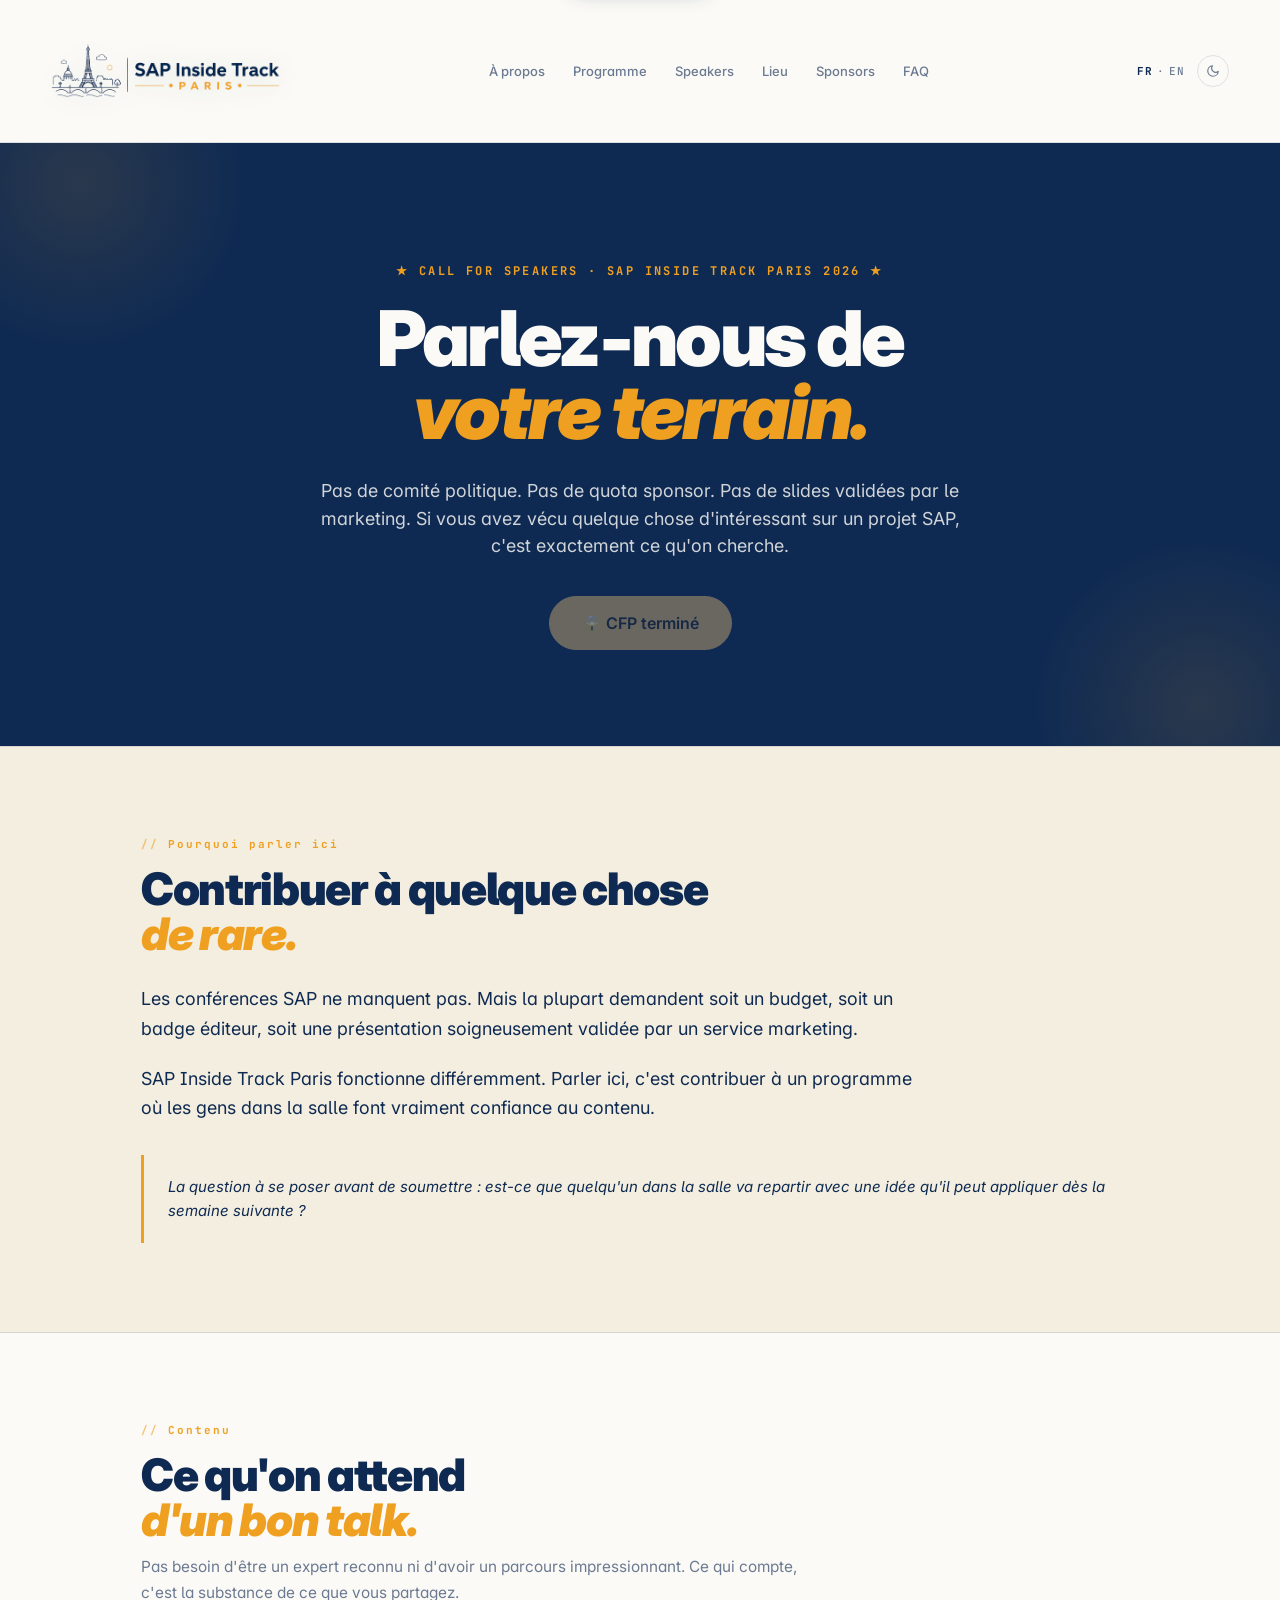
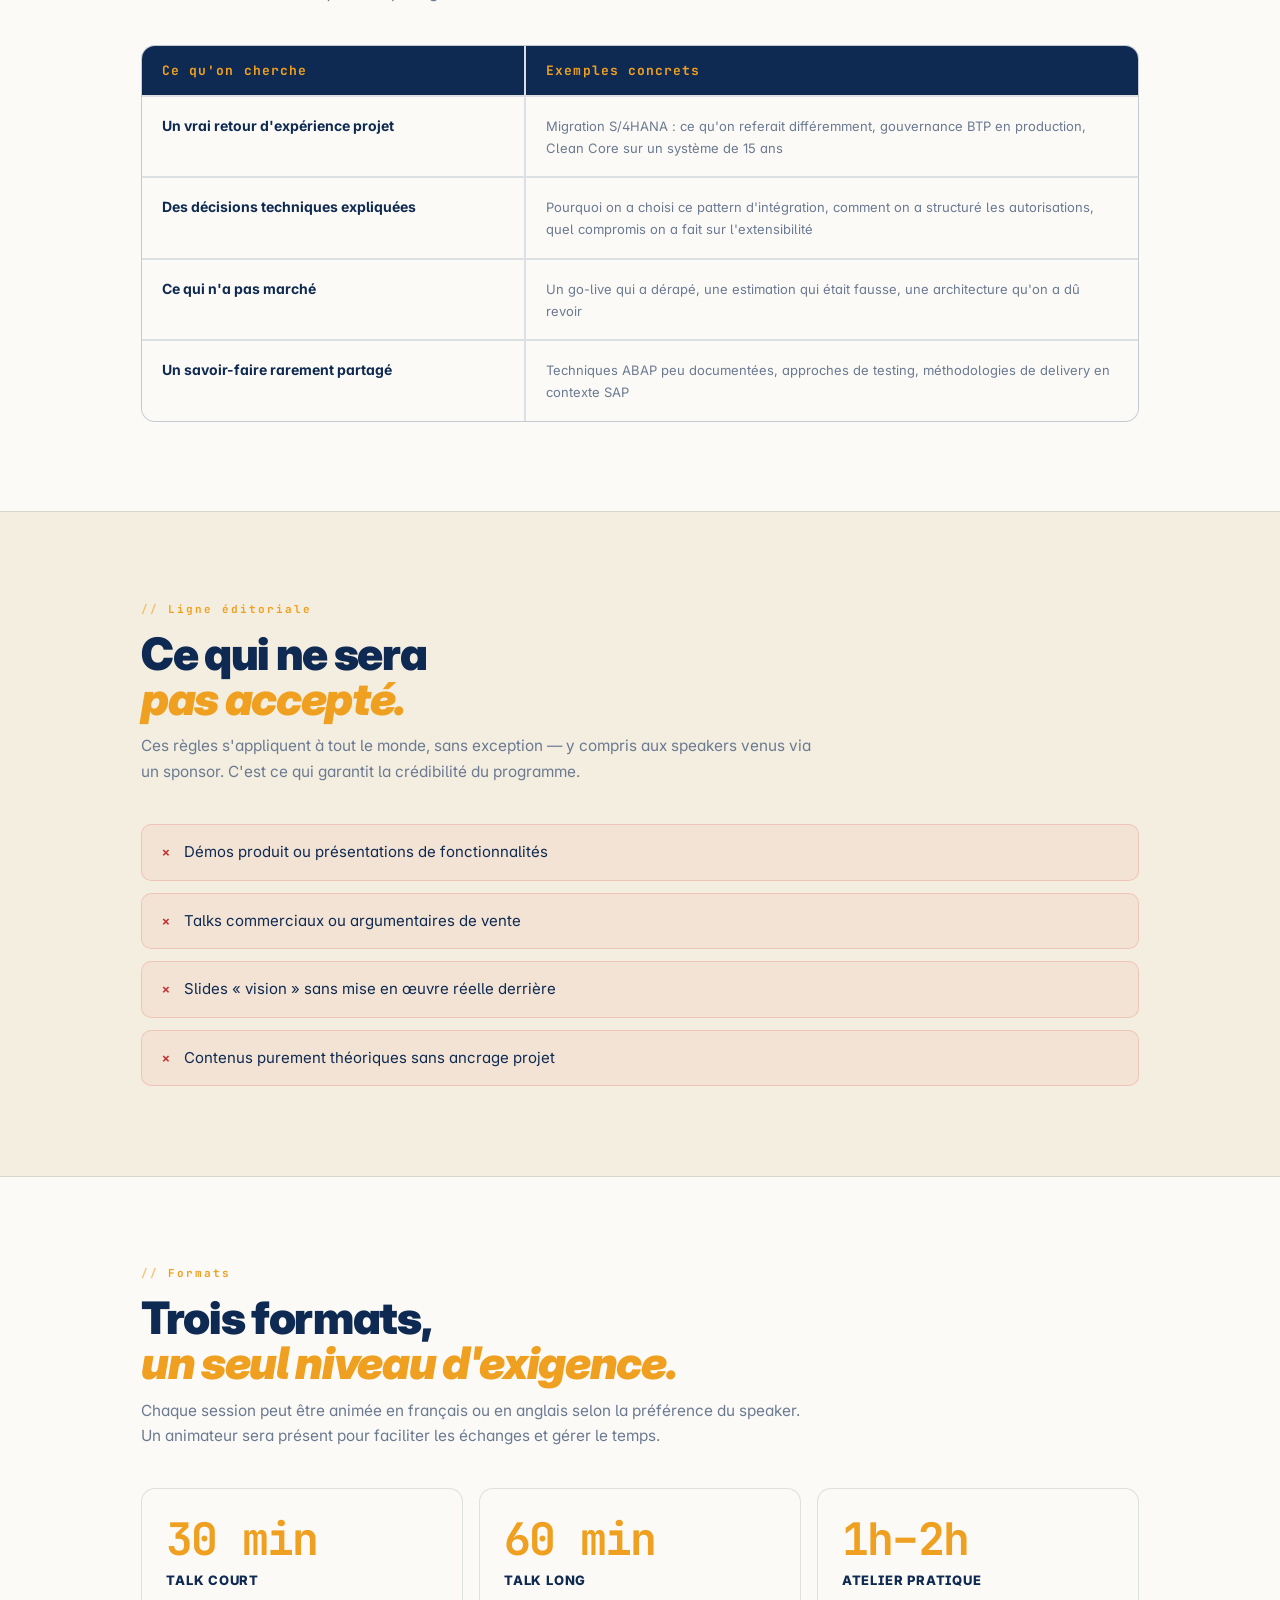
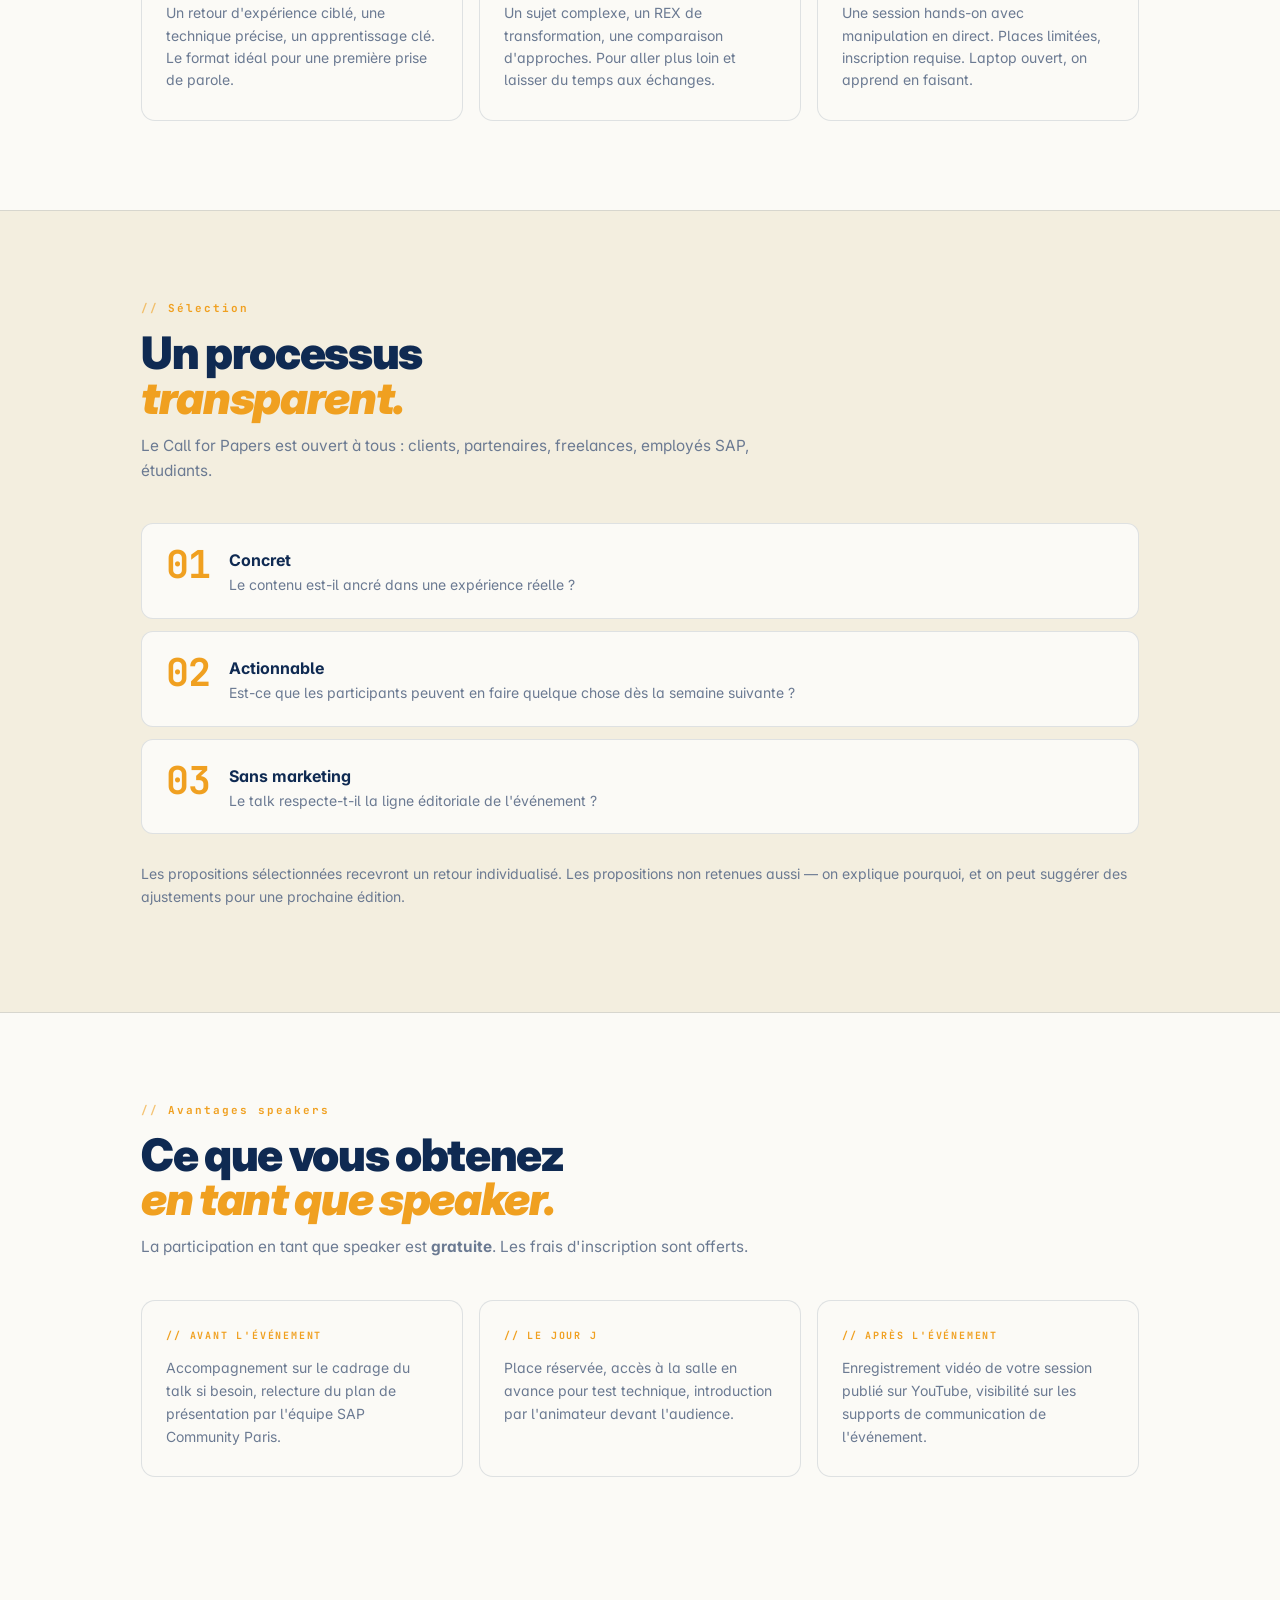
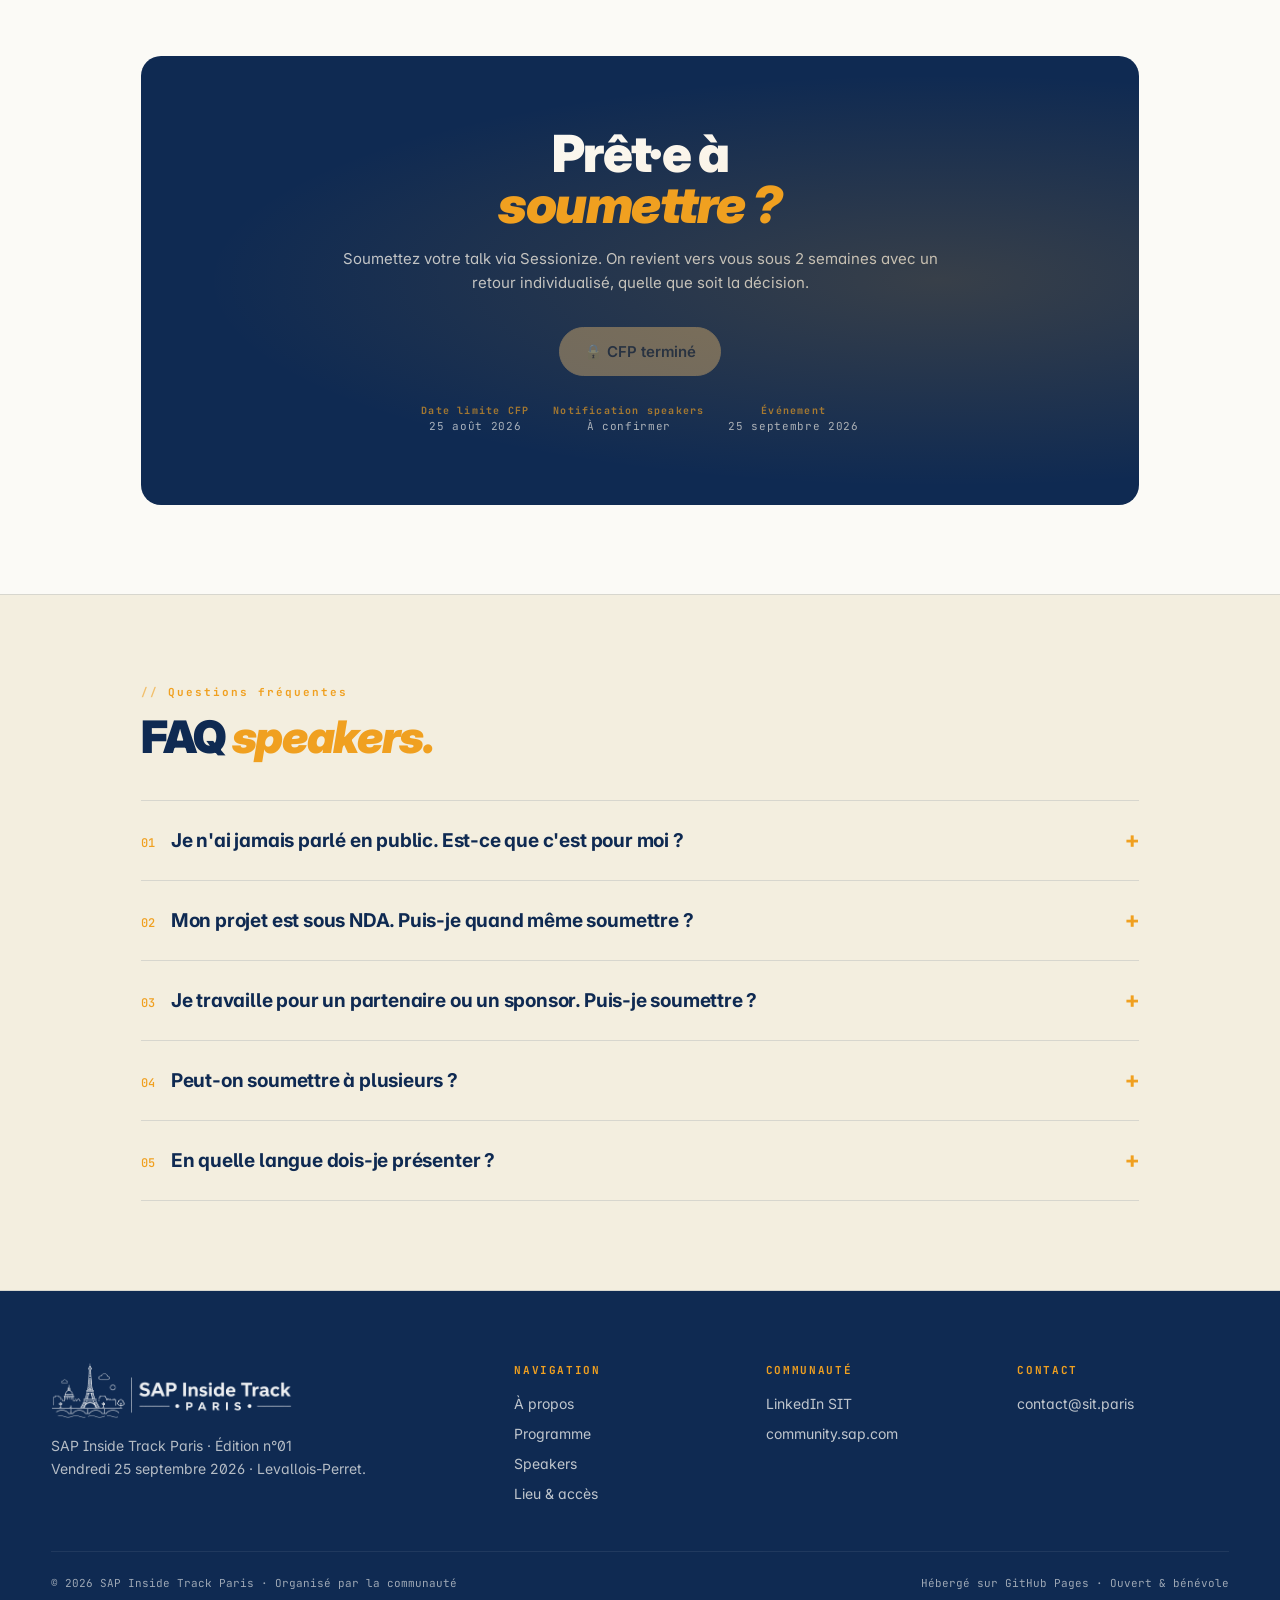
==== commit 70508915: "Simplify footer LinkedIn label to "LinkedIn SIT" Co-Authored-By: Claude Sonnet 5 <noreply@anthropic." ====
--- a/speaker/index.html
+++ b/speaker/index.html
@@ -557,7 +557,7 @@
     <div>
       <h4 data-i18n="footer-community">COMMUNAUTÉ</h4>
       <ul>
-        <li><a href="https://www.linkedin.com/company/sap-inside-track-paris">page LinkedIn SIT</a></li>
+        <li><a href="https://www.linkedin.com/company/sap-inside-track-paris">LinkedIn SIT</a></li>
         <li><a href="https://community.sap.com/t5/paris/gh-p/paris">community.sap.com</a></li>
       </ul>
     </div>
